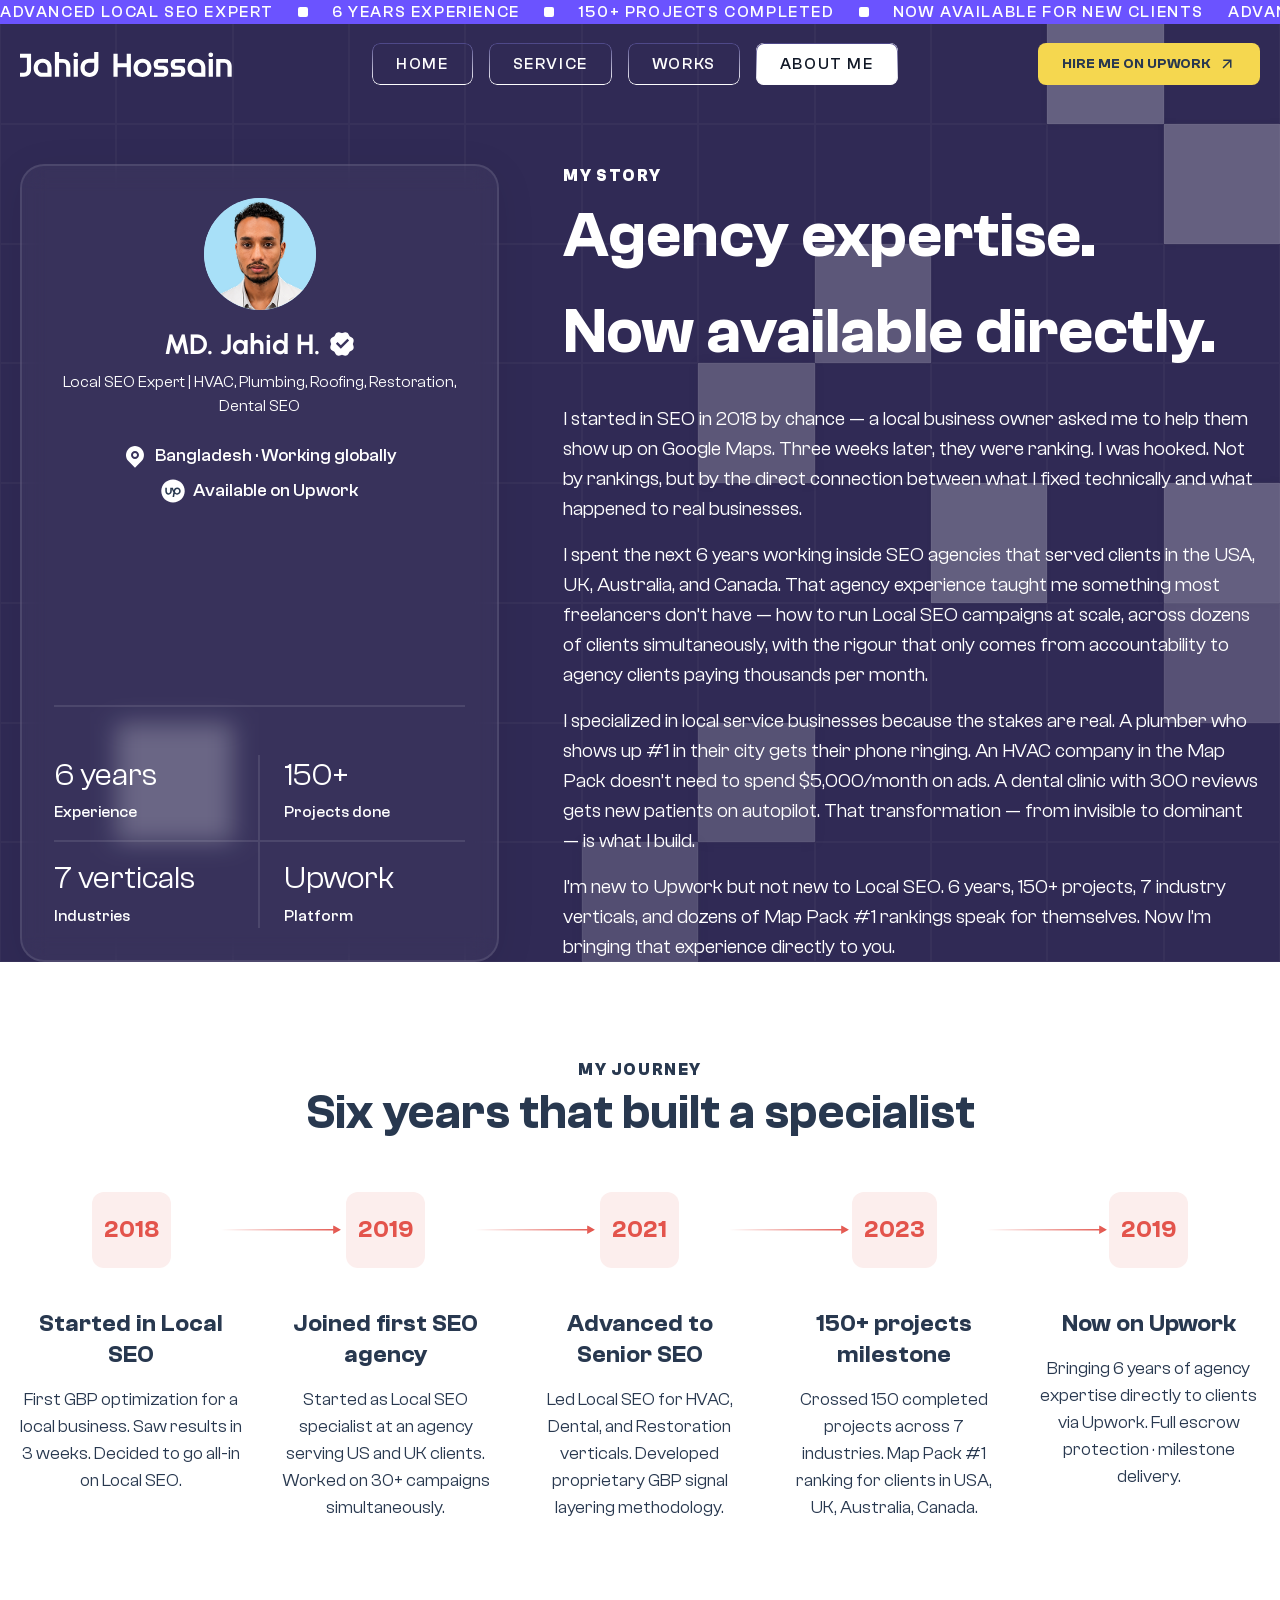
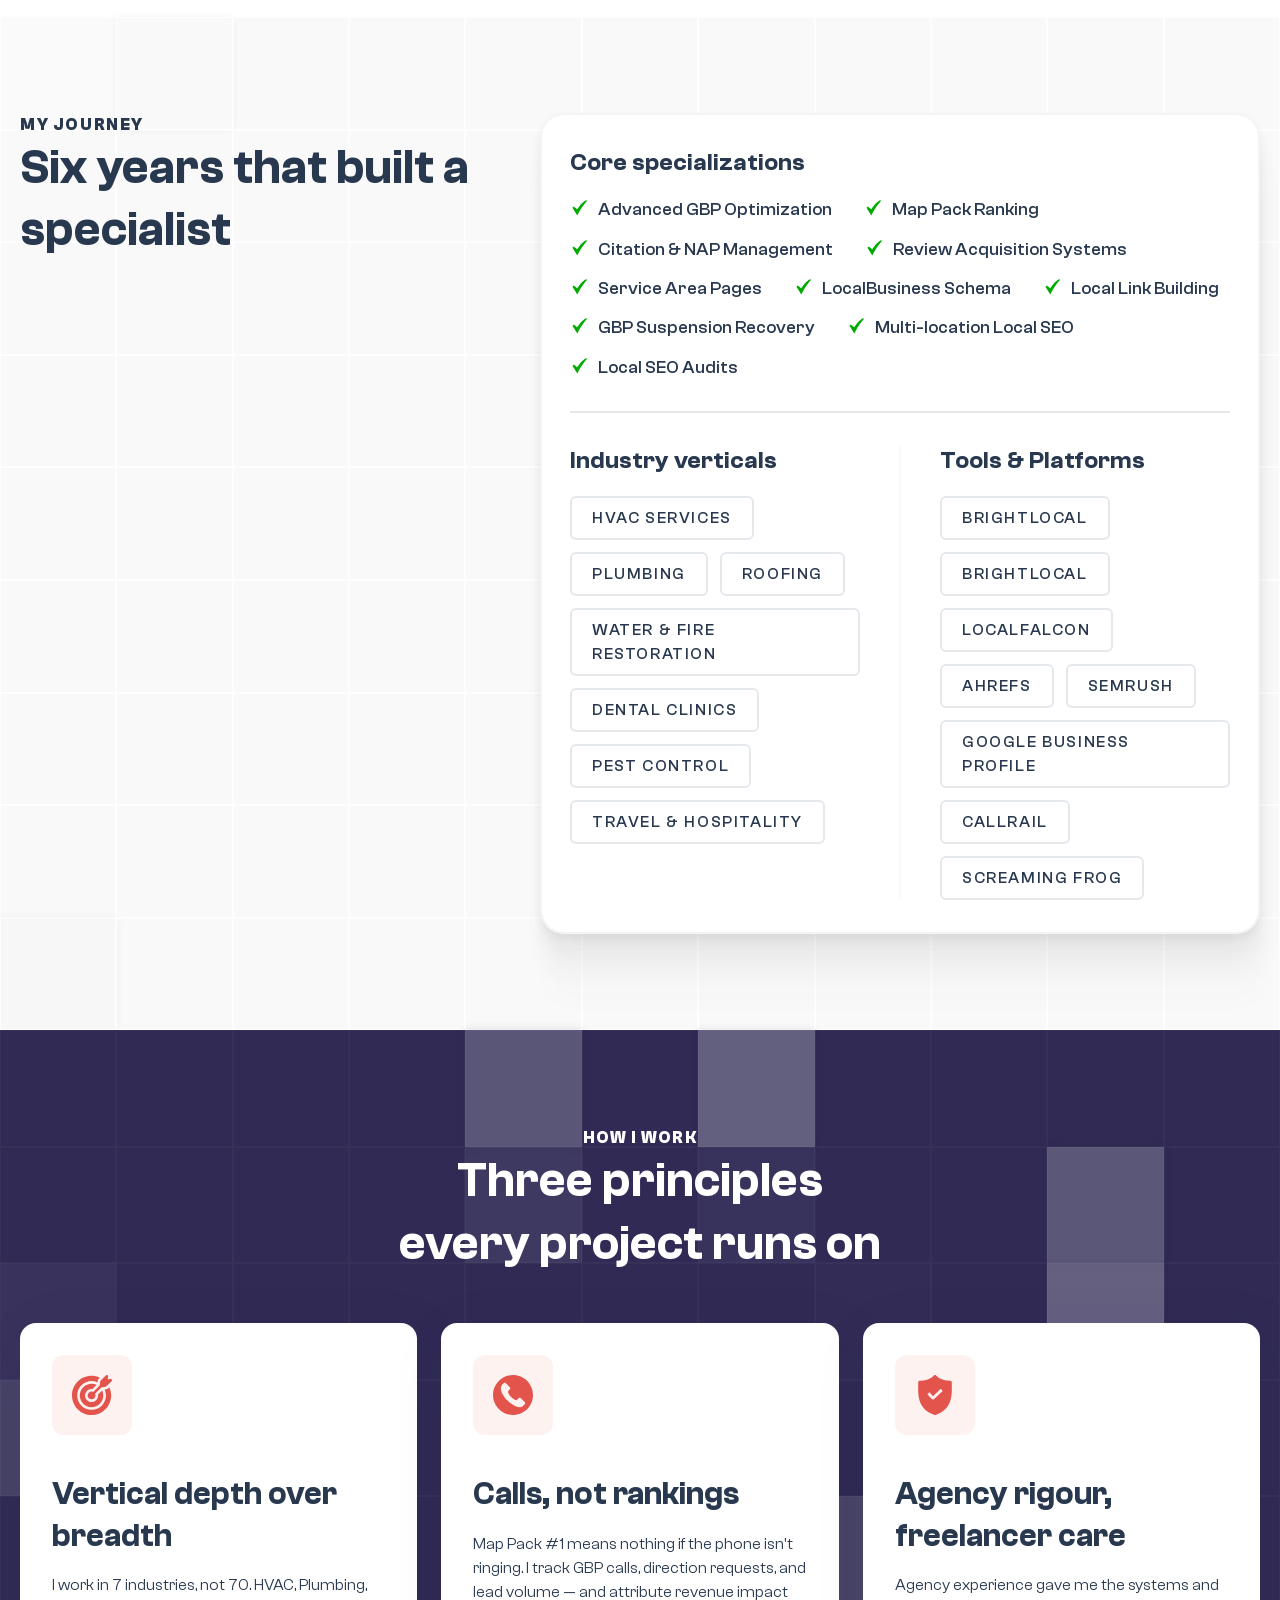
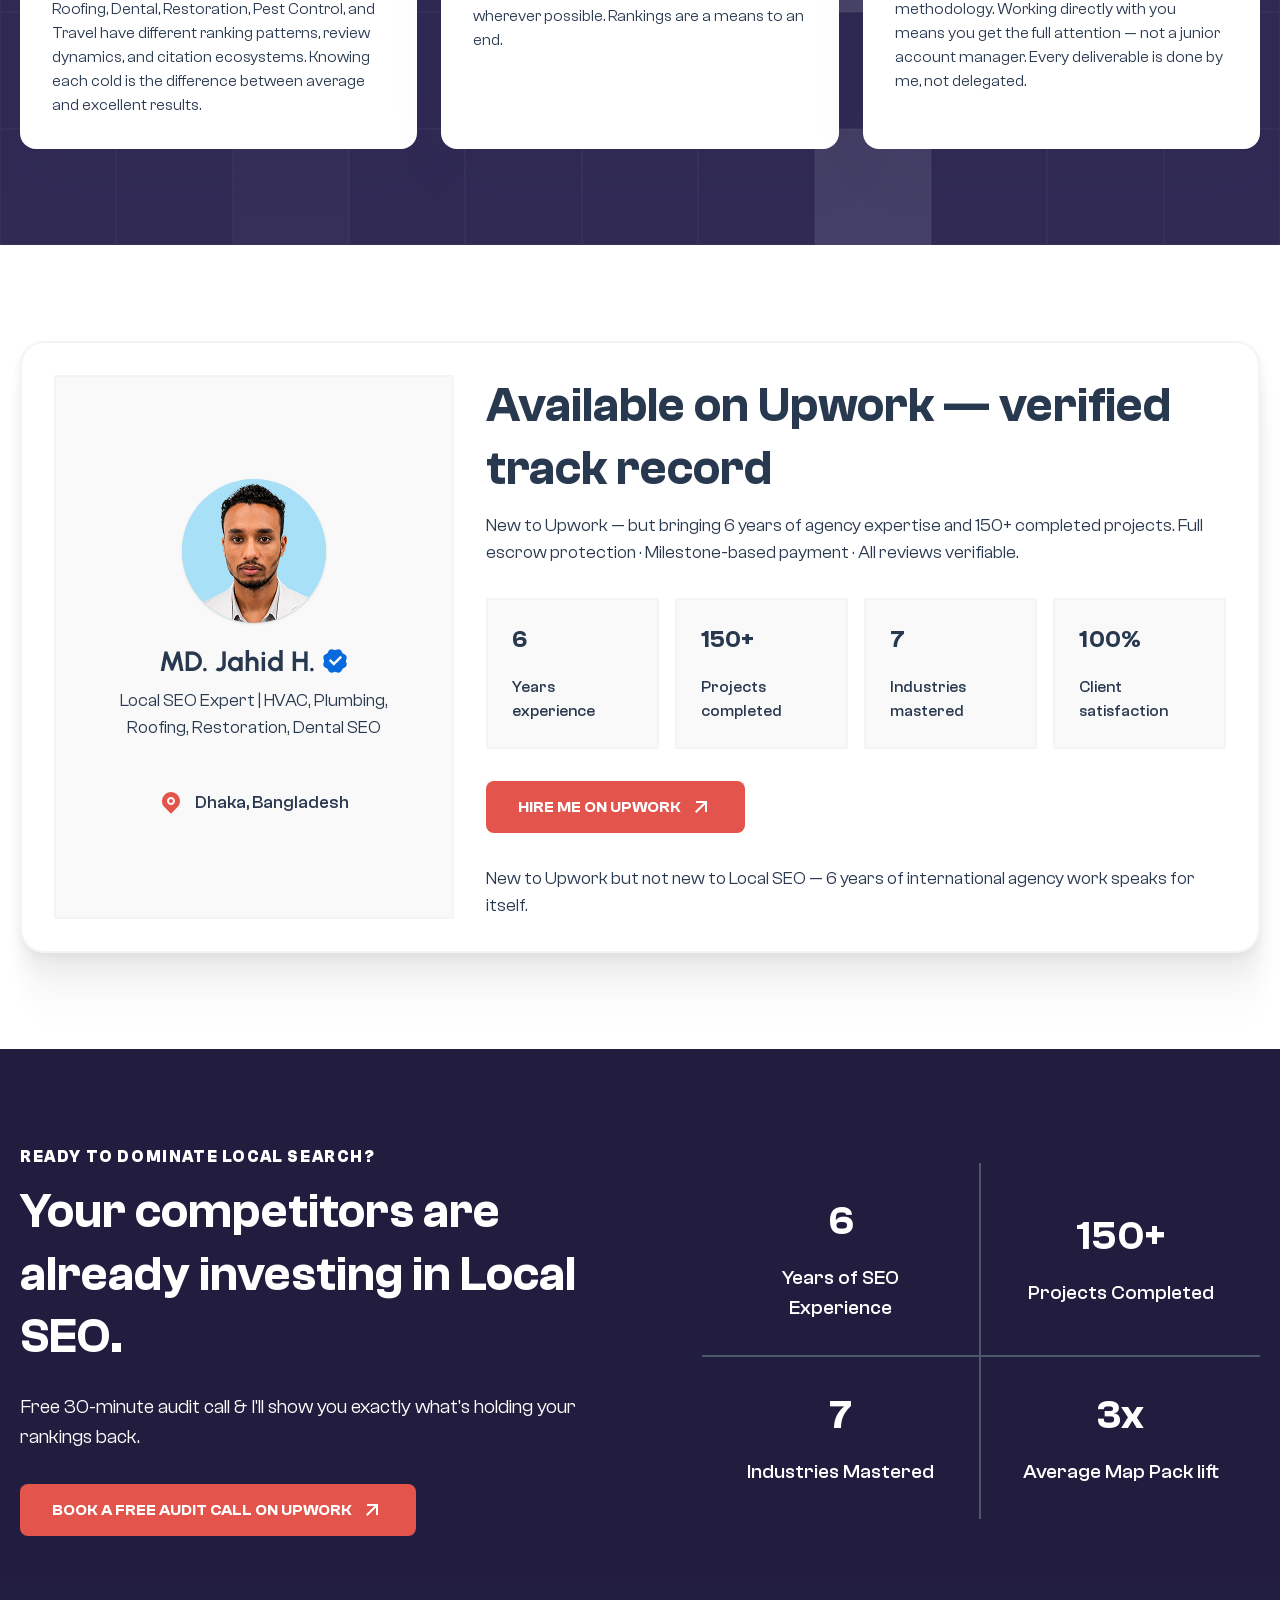
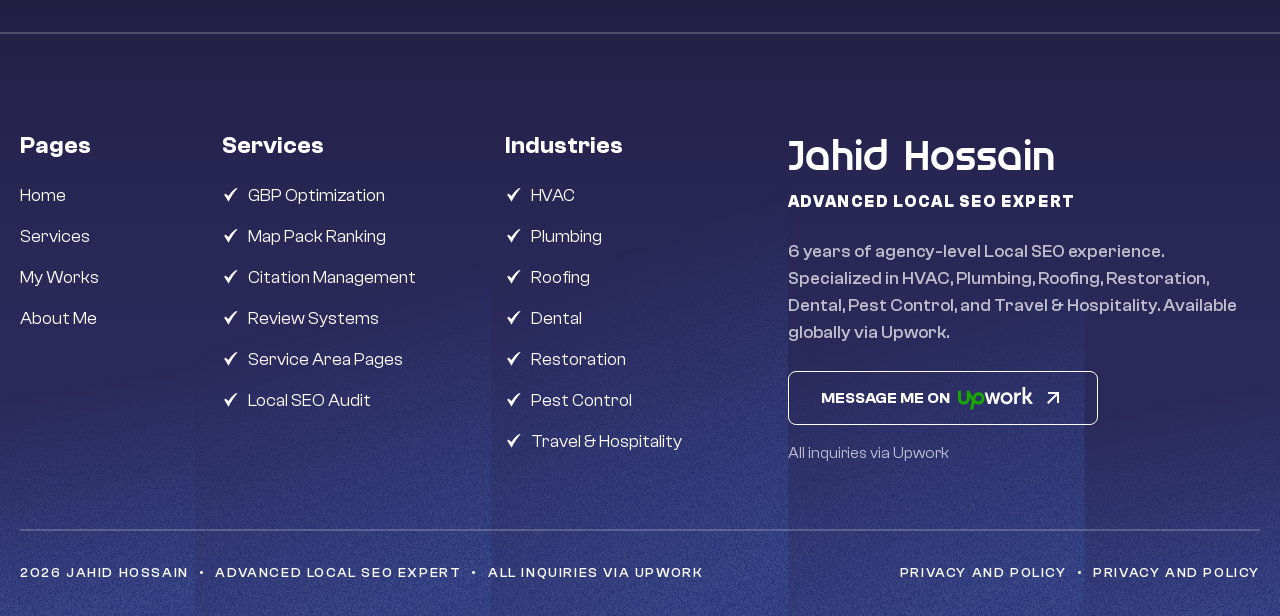
==== about.html @ 4c46b2da "about page" ====
<!DOCTYPE html>
<html lang="en">

<head>
    <meta charset="UTF-8">
    <meta name="viewport" content="width=device-width, initial-scale=1.0">
    <title>Jahid Hossain</title>
    <link rel="stylesheet" href="assets/css/splide.min.css">
    <link rel="stylesheet" href="assets/css/style.css">
</head>

<body>


    <!-- Heading marque -->
    <section class="bg-violet overflow-hidden select-none relative z-1100">
        <div class="marquee">

            <ul
                class="heading-marquee-track flex items-center gap-4 text-white font-clash font-medium text-sm md:text-base leading-[150%] tracking-[1.6px] uppercase">

                <li>ADVANCED LOCAL SEO EXPERT</li>
                <span class="dot-icon"></span>

                <li>6 YEARS EXPERIENCE</li>
                <span class="dot-icon"></span>

                <li>150+ PROJECTS COMPLETED</li>
                <span class="dot-icon"></span>

                <li>NOW AVAILABLE FOR NEW CLIENTS</li>

                <!-- Duplicate set (for seamless loop) -->
                <li>ADVANCED LOCAL SEO EXPERT</li>
                <span class="dot-icon"></span>

                <li>6 YEARS EXPERIENCE</li>
                <span class="dot-icon"></span>

                <li>150+ PROJECTS COMPLETED</li>
                <span class="dot-icon"></span>

                <li>NOW AVAILABLE FOR NEW CLIENTS</li>

            </ul>


        </div>
    </section>

    <header class="header-section">
        <div class="container header">
            <div class="logo">
                <a href="index.html">
                    <img src="assets/images/jahid-hasan.svg" alt="logo">
                </a>
            </div>

            <nav class="nav">
                <a href="index.html">
                    <span class="nav-text">
                        <span>Home</span>
                        <span>Home</span>
                    </span>
                </a>

                <a href="services.html">
                    <span class="nav-text">
                        <span>Service</span>
                        <span>Service</span>
                    </span>
                </a>

                <a href="works.html">
                    <span class="nav-text">
                        <span>Works</span>
                        <span>Works</span>
                    </span>
                </a>

                <a href="about.html" class="active">
                    <span class="nav-text">
                        <span>About Me</span>
                        <span>About Me</span>
                    </span>
                </a>
            </nav>

            <a href="#" target="_blank" rel="noopener noreferrer" class="header-cta-btn cta-btn-hover">

                <span class="cta-btn-flair"></span>

                <span class="cta-btn-label">
                    <span>Hire me on Upwork</span>

                    <svg xmlns="http://www.w3.org/2000/svg" width="18" height="18" viewBox="0 0 18 18" fill="none">
                        <path
                            d="M12.0024 7.06066L5.54747 13.5156L4.48682 12.455L10.9418 6H5.25243V4.5H13.5024V12.75H12.0024V7.06066Z"
                            fill="currentColor" />
                    </svg>
                </span>

            </a>

            <!-- Mobile Hamburger -->
            <div class="hamburger" id="hamburger">
                <span></span>
                <span></span>
                <span></span>
            </div>
        </div>

    </header>

    <!-- Mobile Menu -->
    <div class="mobile-menu" id="mobileMenu">
        <a href="index.html">Home</a>
        <a href="services.html">Service</a>
        <a href="works.html">Works</a>
        <a href="about.html">About Me</a>
        <div>
            <a href="#"
                class="cta-btn-hover bg-yellow  px-6 sm:px-8 py-3.5 rounded-lg flex items-center justify-center gap-2 uppercase w-full sm:w-auto"
                data-block="button">

                <span class="cta-btn-flair"></span>

                <span
                    class="cta-btn-label text-midnight-blue text-sm sm:text-base font-semibold leading-6 flex items-center gap-2 relative z-10">
                    Hire me on Upwork
                    <svg xmlns="http://www.w3.org/2000/svg" width="18" height="18" viewBox="0 0 18 18" fill="none">
                        <path
                            d="M12.0024 7.06066L5.54747 13.5156L4.48682 12.455L10.9418 6H5.25243V4.5H13.5024V12.75H12.0024V7.06066Z"
                            fill="currentColor" />
                    </svg>
                </span>

            </a>
        </div>
    </div>

    <!-- Banner section -->
    <section class="relative min-h-screen justify-center items-center bg-midnight-blue overflow-hidden  -mt-25">

        <!-- Animated Grid -->
        <div class="section-grid-bg" data-active="#37325B" data-border="rgba(255, 255, 255, 0.03)"></div>

        <!-- Content -->
        <div class="container relative z-10 text-white flex flex-col justify-center ">

            <div class="grid grid-cols-1 lg:grid-cols-12 gap-8 md:gap-12 lg:gap-16 items-center pt-30 md:pt-40">

                <div
                    class="lg:col-span-5 bg-[#ffffff0a] backdrop-blur-md border-2 border-white/10 rounded-xl md:rounded-2xl lg:rounded-3xl p-6 md:p-8 flex flex-col justify-between h-full shadow-[0_8px_40px_0_rgba(0,0,0,0.08)]">

                    <div class="flex flex-col items-center text-center pb-8 ">
                        <div class="w-28 h-28 rounded-full  overflow-hidden mb-4 bg-sky-200">
                            <img src="assets/images/jahid-hasan-circle.png" alt="MD. Jahid H."
                                class="w-full h-full object-cover">
                        </div>

                        <div class="flex items-center gap-2 mb-2">
                            <h2
                                class="text-lg sm:text-xl md:text-[28px] font-bold leading-[100%] md:leading-[130%] font-urbanist ">
                                MD. Jahid H.
                            </h2>
                            <div class="w-4 h-4 sm:w-5 sm:h-5 md:w-auto md:h-auto">
                                <img src="assets/images/white-verified-badge.svg" alt="verified"
                                    class="w-full h-full object-contain">
                            </div>
                        </div>

                        <p class="text-white text-base font-normal leading-[150%] mb-6">
                            Local SEO Expert | HVAC, Plumbing, Roofing, Restoration, Dental SEO
                        </p>

                        <div class="flex flex-col gap-2 items-center ">
                            <span class="flex items-center gap-2 text-white">
                                <div class="w-4 h-4 sm:w-5 sm:h-5 md:w-auto md:h-auto">
                                    <img src="assets/images/white-map-pin.svg" alt="location"
                                        class="w-full h-full object-contain">
                                </div>
                                <span
                                    class="text-[14px] sm:text-base md:text-[18px] font-medium leading-[130%] md:leading-[150%]">
                                    Bangladesh · Working globally
                                </span>
                            </span>
                            <span class="flex items-center gap-2 ">
                                <div class="w-4 h-4 sm:w-5 sm:h-5 md:w-auto md:h-auto">
                                    <img src="assets/images/white-upwork.svg" alt="upwork"
                                        class="w-full h-full object-contain">
                                </div>
                                <span
                                    class="text-[14px] sm:text-base md:text-[18px] font-medium leading-[130%] md:leading-[150%]">
                                    Available on Upwork
                                </span>
                            </span>
                        </div>
                    </div>

                    <div class="grid grid-cols-2 pt-12 border-t-2 border-white/10">
                        <div class="border-r-2 border-b-2 border-white/10 pb-4 pr-4">
                            <div class="text-2xl md:text-[32px] font-normal leading-[100%] md:leading-[130%]">6 years
                            </div>
                            <div class="text-base font-medium leading-[130%] md:leading-[150%] mt-1">Experience</div>
                        </div>
                        <div class="border-b-2 border-white/10 pb-4 pl-6">
                            <div class="text-2xl md:text-[32px] font-normal leading-[100%] md:leading-[130%]">150+</div>
                            <div class="text-base font-medium leading-[130%] md:leading-[150%] mt-1">Projects done</div>
                        </div>
                        <div class="border-r-2 border-white/10 pt-4 pr-4">
                            <div class="text-2xl md:text-[32px] font-normal leading-[100%] md:leading-[130%]">7
                                verticals</div>
                            <div class="text-base font-medium leading-[130%] md:leading-[150%] mt-1">Industries</div>
                        </div>
                        <div class="pt-4 pl-6">
                            <div class="text-2xl md:text-[32px] font-normal leading-[100%] md:leading-[130%]">Upwork
                            </div>
                            <div class="text-base font-medium leading-[130%] md:leading-[150%] mt-1">Platform</div>
                        </div>
                    </div>

                </div>

                <div class="lg:col-span-7 space-y-6 text-center md:text-start">
                    <span
                        class="text-[14px] sm:text-base font-semibold md:font-bold leading-[130%] md:leading-[150%] tracking-[1.6px] uppercase ">My
                        Story</span>

                    <h1
                        class="hero-title text-[36px] sm:text-[40px] md:text-[50px] lg:text-[64px]  font-semibold leading-[100%] md:leading-[150%] ">
                        Agency expertise.<br>
                        <span class="">Now available directly.</span>
                    </h1>

                    <div
                        class="space-y-4 text-[14px] sm:text-base md:text-lg lg:text-xl font-normal leading-[130%] md:leading-[150%] pb-10 md:pb-0">
                        <p>
                            I started in SEO in 2018 by chance — a local business owner asked me to help them show up on
                            Google Maps. Three weeks later, they were ranking. I was hooked. Not by rankings, but by the
                            direct connection between what I fixed technically and what happened to real businesses.
                        </p>
                        <p>
                            I spent the next 6 years working inside SEO agencies that served clients in the USA, UK,
                            Australia, and Canada. That agency experience taught me something most freelancers don’t
                            have — how to run Local SEO campaigns at scale, across dozens of clients simultaneously,
                            with the rigour that only comes from accountability to agency clients paying thousands per
                            month.
                        </p>
                        <p>
                            I specialized in local service businesses because the stakes are real. A plumber who shows
                            up #1 in their city gets their phone ringing. An HVAC company in the Map Pack doesn’t need
                            to spend $5,000/month on ads. A dental clinic with 300 reviews gets new patients on
                            autopilot. That transformation — from invisible to dominant — is what I build.
                        </p>
                        <p>
                            I’m new to Upwork but not new to Local SEO. 6 years, 150+ projects, 7 industry verticals,
                            and dozens of Map Pack #1 rankings speak for themselves. Now I’m bringing that experience
                            directly to you.
                        </p>
                    </div>
                </div>

            </div>

        </div>

    </section>
    <!-- My Journey section 01 -->
    <section class="section-padding">
        <div class="container">
            <!-- Section heading -->
            <div class="section-headign text-center max-w-190 mx-auto">
                <!-- Subtitle -->
                <span
                    class="text-black text-base font-bold leading-[130%] md:leading-[150%] tracking-[1.2px] md:tracking-[1.6px] uppercase  mb-3">
                    My journey
                </span>

                <!-- Main Heading -->
                <h2
                    class="text-black text-[28px] sm:text-[36px] md:text-[48px] font-semibold leading-[100%] md:leading-[130%] mb-3 md:mb-6">
                    Six years that built a specialist
                </h2>
            </div>



            <!-- Process Step Block from image_f2aa5f.png & image_f235e2.png -->
            <div class="mt-6 sm:mt-10 md:mt-12">
                <div
                    class="grid grid-cols-1 sm:grid-cols-2 xl:grid-cols-5 gap-y-4 sm:gap-y-8 gap-x-8 justify-items-center">

                    <!-- Step 01 -->
                    <div class="w-full max-w-91 flex flex-col items-center text-center">
                        <div class="relative flex items-center justify-center">
                            <div
                                class="w-full h-full rounded-xl bg-soft-tomato flex items-center justify-center px-3 py-5.5 text-tomato text-lg sm:text-xl md:text-2xl font-semibold leading-[100%] md:leading-[130%]">
                                2018
                            </div>

                            <div
                                class="hidden xl:flex absolute lg:top-1/2 lg:-translate-y-1/2 lg:left-[calc(100%+50px)] w-30 h-auto overflow-hidden pointer-events-none select-none items-center">
                                <img src="assets/images/big-arrow-line.svg" alt="arrow separator"
                                    class="w-full h-auto block" />
                            </div>
                        </div>

                        <h3
                            class="text-black text-xl md:text-2xl font-semibold leading-[100%] md:leading-[130%]  mb-2 sm:mb-4 mt-2 md:mt-10">
                            Started in Local SEO
                        </h3>

                        <p
                            class="text-black text-[14px] sm:text-base md:text-lg font-normal leading-[130%] md:leading-[150%]">
                            First GBP optimization for a local business. Saw results in 3 weeks. Decided to go all-in on
                            Local SEO.
                        </p>
                    </div>

                    <!-- Step 02 -->
                    <div class="w-full max-w-91 flex flex-col items-center text-center">
                        <div class="relative  flex items-center justify-center">
                            <div
                                class="w-full h-full rounded-xl bg-soft-tomato flex items-center justify-center px-3 py-5.5 text-tomato text-lg sm:text-xl md:text-2xl font-semibold leading-[100%] md:leading-[130%]">
                                2019
                            </div>

                            <div
                                class="hidden xl:flex absolute lg:top-1/2 lg:-translate-y-1/2 lg:left-[calc(100%+50px)] w-30 h-auto overflow-hidden pointer-events-none select-none items-center">
                                <img src="assets/images/big-arrow-line.svg" alt="arrow separator"
                                    class="w-full h-auto block" />
                            </div>
                        </div>

                        <h3
                            class="text-black text-xl md:text-2xl font-semibold leading-[100%] md:leading-[130%]  mb-2 sm:mb-4 mt-2 md:mt-10">
                            Joined first SEO agency
                        </h3>

                        <p
                            class="text-black text-[14px] sm:text-base md:text-lg font-normal leading-[130%] md:leading-[150%]">
                            Started as Local SEO specialist at an agency serving US and UK clients. Worked on 30+
                            campaigns simultaneously.
                        </p>
                    </div>

                    <!-- Step 03 -->
                    <div class="w-full max-w-91 flex flex-col items-center text-center">
                        <div class="relative flex items-center justify-center">
                            <div
                                class="w-full h-full rounded-xl bg-soft-tomato flex items-center justify-center px-3 py-5.5 text-tomato text-lg sm:text-xl md:text-2xl font-semibold leading-[100%] md:leading-[130%]">
                                2021
                            </div>

                            <div
                                class="hidden xl:flex absolute lg:top-1/2 lg:-translate-y-1/2 lg:left-[calc(100%+50px)] w-30 h-auto overflow-hidden pointer-events-none select-none items-center">
                                <img src="assets/images/big-arrow-line.svg" alt="arrow separator"
                                    class="w-full h-auto block" />
                            </div>
                        </div>

                        <h3
                            class="text-black text-xl md:text-2xl font-semibold leading-[100%] md:leading-[130%] mb-2 sm:mb-4 mt-2 md:mt-10">
                            Advanced to Senior SEO
                        </h3>

                        <p
                            class="text-black text-[14px] sm:text-base md:text-lg font-normal leading-[130%] md:leading-[150%]">
                            Led Local SEO for HVAC, Dental, and Restoration verticals. Developed proprietary GBP signal
                            layering methodology.
                        </p>
                    </div>
                    <!-- Step 04 -->
                    <div class="w-full max-w-91 flex flex-col items-center text-center">
                        <div class="relative flex items-center justify-center">
                            <div
                                class="w-full h-full rounded-xl bg-soft-tomato flex items-center justify-center px-3 py-5.5 text-tomato text-lg sm:text-xl md:text-2xl font-semibold leading-[100%] md:leading-[130%]">
                                2023
                            </div>

                            <div
                                class="hidden xl:flex absolute lg:top-1/2 lg:-translate-y-1/2 lg:left-[calc(100%+50px)] w-30 h-auto overflow-hidden pointer-events-none select-none items-center">
                                <img src="assets/images/big-arrow-line.svg" alt="arrow separator"
                                    class="w-full h-auto block" />
                            </div>
                        </div>

                        <h3
                            class="text-black text-xl md:text-2xl font-semibold leading-[100%] md:leading-[130%] mb-2 sm:mb-4 mt-2 md:mt-10">
                            150+ projects milestone
                        </h3>

                        <p
                            class="text-black text-[14px] sm:text-base md:text-lg font-normal leading-[130%] md:leading-[150%]">
                            Crossed 150 completed projects across 7 industries. Map Pack #1 ranking for clients in USA,
                            UK, Australia, Canada.
                        </p>
                    </div>


                    <!-- Step 05 -->
                    <div class="w-full max-w-91 flex flex-col items-center text-center">
                        <div class="relative flex items-center justify-center">
                            <div
                                class="w-full h-full rounded-xl bg-soft-tomato flex items-center justify-center px-3 py-5.5 text-tomato text-lg sm:text-xl md:text-2xl font-semibold leading-[100%] md:leading-[130%]">
                                2019
                            </div>
                        </div>

                        <h3
                            class="text-black text-xl md:text-2xl font-semibold leading-[100%] md:leading-[130%] mb-2 sm:mb-4 mt-2 md:mt-10">
                            Now on Upwork
                        </h3>

                        <p
                            class="text-black text-[14px] sm:text-base md:text-lg font-normal leading-[130%] md:leading-[150%]">
                            Bringing 6 years of agency expertise directly to clients via Upwork. Full escrow protection
                            · milestone delivery.
                        </p>
                    </div>

                </div>
            </div>
    </section>

    <!-- My Journey section 02 -->
    <section class="bg-[#F9F9F9] relative section-padding">
        <!-- Animated Grid -->
        <div class="section-grid-bg" data-active="#F4F4F4" data-border="rgba(255, 255, 255, 0.80)"></div>

        <div class="container relative z-100">

            <!-- Header Block -->
            <div class="flex flex-col lg:flex-row lg:justify-between lg:items-start gap-6">

                <!-- LEFT -->
                <div class="max-w-124">
                    <span
                        class="text-black text-base font-bold leading-[130%] md:leading-[150%] tracking-[1.2px] md:tracking-[1.6px] uppercase mb-3">
                        My journey
                    </span>

                    <h2
                        class="text-black text-[28px] sm:text-[36px] md:text-[48px] font-semibold leading-[100%] md:leading-[130%]">
                        Six years that built a specialist
                    </h2>
                </div>

                <!-- RIGHT -->
                <div class="flex-1">
                    <div
                        class="w-full max-w-5xl bg-white border md:border-2 border-[#F4F4F4] rounded-lg sm:rounded-xl md:rounded-2xl lg:rounded-3xl shadow-[8px_110px_31px_0_rgba(0,0,0,0),5px_71px_28px_0_rgba(0,0,0,0.01),3px_40px_24px_0_rgba(0,0,0,0.03),1px_18px_18px_0_rgba(0,0,0,0.04),0_4px_10px_0_rgba(0,0,0,0.05)] px-3 py-4 sm:px-5 sm:py-6 md:px-7 md:py-8">

                        <!-- Top Section -->
                        <div class="mb-8">
                            <h3
                                class="text-black text-xl lg:text-2xl font-semibold leading-[100%] md:leading-[130%] mb-5">
                                Core specializations
                            </h3>

                            <div class="flex flex-wrap gap-x-5 gap-y-3 md:gap-x-8 md:gap-y-4">

                                <div class="flex gap-2">
                                    <img src="assets/images/green-Check.svg" alt="icon" class="w-4 sm:w-5 h-4 sm:h-5">
                                    <span
                                        class="text-black text-[14px] sm:text-base md:text-lg font-medium leading-[100%] md:leading-[130%]">
                                        Advanced GBP Optimization
                                    </span>
                                </div>

                                <div class="flex gap-2">
                                    <img src="assets/images/green-Check.svg" alt="icon" class="w-4 sm:w-5 h-4 sm:h-5">
                                    <span
                                        class="text-black text-[14px] sm:text-base md:text-lg font-medium leading-[100%] md:leading-[130%]">
                                        Map Pack Ranking
                                    </span>
                                </div>

                                <div class="flex gap-2">
                                    <img src="assets/images/green-Check.svg" alt="icon" class="w-4 sm:w-5 h-4 sm:h-5">
                                    <span
                                        class="text-black text-[14px] sm:text-base md:text-lg font-medium leading-[100%] md:leading-[130%]">
                                        Citation & NAP Management
                                    </span>
                                </div>

                                <div class="flex gap-2">
                                    <img src="assets/images/green-Check.svg" alt="icon" class="w-4 sm:w-5 h-4 sm:h-5">
                                    <span
                                        class="text-black text-[14px] sm:text-base md:text-lg font-medium leading-[100%] md:leading-[130%]">
                                        Review Acquisition Systems
                                    </span>
                                </div>

                                <div class="flex gap-2">
                                    <img src="assets/images/green-Check.svg" alt="icon" class="w-4 sm:w-5 h-4 sm:h-5">
                                    <span
                                        class="text-black text-[14px] sm:text-base md:text-lg font-medium leading-[100%] md:leading-[130%]">
                                        Service Area Pages
                                    </span>
                                </div>

                                <div class="flex gap-2">
                                    <img src="assets/images/green-Check.svg" alt="icon" class="w-4 sm:w-5 h-4 sm:h-5">
                                    <span
                                        class="text-black text-[14px] sm:text-base md:text-lg font-medium leading-[100%] md:leading-[130%]">
                                        LocalBusiness Schema
                                    </span>
                                </div>

                                <div class="flex gap-2">
                                    <img src="assets/images/green-Check.svg" alt="icon" class="w-4 sm:w-5 h-4 sm:h-5">
                                    <span
                                        class="text-black text-[14px] sm:text-base md:text-lg font-medium leading-[100%] md:leading-[130%]">
                                        Local Link Building
                                    </span>
                                </div>

                                <div class="flex gap-2">
                                    <img src="assets/images/green-Check.svg" alt="icon" class="w-4 sm:w-5 h-4 sm:h-5">
                                    <span
                                        class="text-black text-[14px] sm:text-base md:text-lg font-medium leading-[100%] md:leading-[130%]">
                                        GBP Suspension Recovery
                                    </span>
                                </div>

                                <div class="flex gap-2">
                                    <img src="assets/images/green-Check.svg" alt="icon" class="w-4 sm:w-5 h-4 sm:h-5">
                                    <span
                                        class="text-black text-[14px] sm:text-base md:text-lg font-medium leading-[100%] md:leading-[130%]">
                                        Multi-location Local SEO
                                    </span>
                                </div>

                                <div class="flex gap-2">
                                    <img src="assets/images/green-Check.svg" alt="icon" class="w-4 sm:w-5 h-4 sm:h-5">
                                    <span
                                        class="text-black text-[14px] sm:text-base md:text-lg font-medium leading-[100%] md:leading-[130%]">
                                        Local SEO Audits
                                    </span>
                                </div>

                            </div>
                        </div>

                        <!-- Divider -->
                        <div class="border-t md:border-t-2 border-black/12 my-3 sm:my-5 md:my-8"></div>

                        <!-- Bottom Grid -->
                        <div class="grid grid-cols-1 md:grid-cols-2 gap-8 relative">

                            <!-- Divider line -->
                            <div
                                class="absolute left-1/2 top-0 bottom-0 w-px bg-slate-100 hidden md:block -translate-x-1/2">
                            </div>

                            <!-- LEFT -->
                            <div class="md:pr-6">
                                <h3
                                    class="text-black text-xl lg:text-2xl font-semibold leading-[100%] md:leading-[130%] mb-5">
                                    Industry verticals
                                </h3>

                                <div class="flex flex-wrap gap-1 md:gap-3">
                                    <span
                                        class="text-black text-[12px] sm:text-[14px] md:text-base font-medium uppercase tracking-[1.2px] md:tracking-[1.6px] border md:border-2 border-[#E5E8ED] bg-white py-2 px-2 md:px-5 rounded-sm md:rounded-md">
                                        HVAC Services
                                    </span>
                                    <span
                                        class="text-black text-[12px] sm:text-[14px] md:text-base font-medium uppercase tracking-[1.2px] md:tracking-[1.6px] border md:border-2 border-[#E5E8ED] bg-white py-2 px-2 md:px-5 rounded-sm md:rounded-md">
                                        Plumbing
                                    </span>
                                    <span
                                        class="text-black text-[12px] sm:text-[14px] md:text-base font-medium uppercase tracking-[1.2px] md:tracking-[1.6px] border md:border-2 border-[#E5E8ED] bg-white py-2 px-2 md:px-5 rounded-sm md:rounded-md">
                                        Roofing
                                    </span>
                                    <span
                                        class="text-black text-[12px] sm:text-[14px] md:text-base font-medium uppercase tracking-[1.2px] md:tracking-[1.6px] border md:border-2 border-[#E5E8ED] bg-white py-2 px-2 md:px-5 rounded-sm md:rounded-md">
                                        Water & Fire Restoration
                                    </span>
                                    <span
                                        class="text-black text-[12px] sm:text-[14px] md:text-base font-medium uppercase tracking-[1.2px] md:tracking-[1.6px] border md:border-2 border-[#E5E8ED] bg-white py-2 px-2 md:px-5 rounded-sm md:rounded-md">
                                        Dental Clinics
                                    </span>
                                    <span
                                        class="text-black text-[12px] sm:text-[14px] md:text-base font-medium uppercase tracking-[1.2px] md:tracking-[1.6px] border md:border-2 border-[#E5E8ED] bg-white py-2 px-2 md:px-5 rounded-sm md:rounded-md">
                                        Pest Control
                                    </span>
                                    <span
                                        class="text-black text-[12px] sm:text-[14px] md:text-base font-medium uppercase tracking-[1.2px] md:tracking-[1.6px] border md:border-2 border-[#E5E8ED] bg-white py-2 px-2 md:px-5 rounded-sm md:rounded-md">
                                        Travel & Hospitality
                                    </span>
                                </div>
                            </div>

                            <!-- RIGHT -->
                            <div class="md:pl-6">
                                <h3
                                    class="text-black text-xl lg:text-2xl font-semibold leading-[100%] md:leading-[130%] mb-5">
                                    Tools & Platforms
                                </h3>

                                <div class="flex flex-wrap gap-1 md:gap-3">
                                    <span
                                        class="text-black text-[12px] sm:text-[14px] md:text-base font-medium uppercase tracking-[1.2px] md:tracking-[1.6px] border md:border-2 border-[#E5E8ED] bg-white py-2 px-2 md:px-5 rounded-sm md:rounded-md">
                                        BrightLocal
                                    </span>
                                    <span
                                        class="text-black text-[12px] sm:text-[14px] md:text-base font-medium uppercase tracking-[1.2px] md:tracking-[1.6px] border md:border-2 border-[#E5E8ED] bg-white py-2 px-2 md:px-5 rounded-sm md:rounded-md">
                                        BrightLocal
                                    </span>
                                    <span
                                        class="text-black text-[12px] sm:text-[14px] md:text-base font-medium uppercase tracking-[1.2px] md:tracking-[1.6px] border md:border-2 border-[#E5E8ED] bg-white py-2 px-2 md:px-5 rounded-sm md:rounded-md">
                                        LocalFalcon
                                    </span>
                                    <span
                                        class="text-black text-[12px] sm:text-[14px] md:text-base font-medium uppercase tracking-[1.2px] md:tracking-[1.6px] border md:border-2 border-[#E5E8ED] bg-white py-2 px-2 md:px-5 rounded-sm md:rounded-md">
                                        Ahrefs
                                    </span>
                                    <span
                                        class="text-black text-[12px] sm:text-[14px] md:text-base font-medium uppercase tracking-[1.2px] md:tracking-[1.6px] border md:border-2 border-[#E5E8ED] bg-white py-2 px-2 md:px-5 rounded-sm md:rounded-md">
                                        SEMrush
                                    </span>
                                    <span
                                        class="text-black text-[12px] sm:text-[14px] md:text-base font-medium uppercase tracking-[1.2px] md:tracking-[1.6px] border md:border-2 border-[#E5E8ED] bg-white py-2 px-2 md:px-5 rounded-sm md:rounded-md">
                                        Google Business Profile
                                    </span>
                                    <span
                                        class="text-black text-[12px] sm:text-[14px] md:text-base font-medium uppercase tracking-[1.2px] md:tracking-[1.6px] border md:border-2 border-[#E5E8ED] bg-white py-2 px-2 md:px-5 rounded-sm md:rounded-md">
                                        CallRail
                                    </span>
                                    <span
                                        class="text-black text-[12px] sm:text-[14px] md:text-base font-medium uppercase tracking-[1.2px] md:tracking-[1.6px] border md:border-2 border-[#E5E8ED] bg-white py-2 px-2 md:px-5 rounded-sm md:rounded-md">
                                        Screaming Frog
                                    </span>
                                </div>
                            </div>

                        </div>

                    </div>
                </div>

            </div>

        </div>
    </section>

    <!-- How i work -->
    <section class="my-services-section bg-midnight-blue relative section-padding">
        <!-- Animated Grid -->
        <div class="section-grid-bg" data-active="#37325B" data-border="rgba(255, 255, 255, 0.03)"></div>


        <!-- Services Container Section -->
        <div class="container">
            <div class="relative z-100">
                <!-- Section heading -->
                <div class="section-headign text-center">
                    <!-- Subtitle -->
                    <span
                        class="text-white text-base font-bold leading-[130%] md:leading-[150%] tracking-[1.2px] md:tracking-[1.6px] uppercase  mb-3">
                        How I work
                    </span>

                    <!-- Main Heading -->
                    <h2
                        class="text-white text-[28px] sm:text-[36px] md:text-[48px] font-semibold leading-[100%] md:leading-[130%] mb-3 md:mb-6 max-w-[496px] mx-auto">
                        Three principles every project runs on
                    </h2>
                </div>


                <!-- 3-Column Service Cards Grid -->
                <div
                    class="grid grid-cols-1 md:grid-cols-2 lg:grid-cols-3 gap-2 sm:gap-4 md:gap-6 mt-5 sm:mt-8 md:mt-12 text-black">

                    <!-- Card 1:  -->
                    <div
                        class="bg-white rounded-xl md:rounded-2xl p-5 sm:p-5 md:p-8 flex flex-col justify-between shadow-[8px_16px_64px_0_rgba(40,56,79,0.08)] text-center md:text-start">
                        <div>
                            <div
                                class="inline-block p-5 rounded-lg md:rounded-xl bg-[#fdf2f0] flex items-center justify-center text-[#de5444] mb-3 md:mb-8">
                                <!-- Icon -->
                                <img src="assets/images/target.svg" alt="Vertical depth over breadth"
                                    class="w-7.5 sm:w-10">
                            </div>

                            <h3
                                class="text-xl sm:text-2xl lg:text-[32px] font-semibold leading-[100%] md:leading-[130%]">
                                Vertical depth over breadth
                            </h3>

                            <p
                                class="text-black text-[14px] md:text-base sm:text-lg font-normal leading-[130%] md:leading-[150%] mt-4">
                                I work in 7 industries, not 70. HVAC, Plumbing, Roofing, Dental, Restoration, Pest
                                Control, and Travel have different ranking patterns, review dynamics, and citation
                                ecosystems. Knowing each cold is the difference between average and excellent results.
                            </p>
                        </div>
                    </div>
                    <!-- Card 2:  -->
                    <div
                        class="bg-white rounded-xl md:rounded-2xl p-5 sm:p-5 md:p-8 flex flex-col justify-between shadow-[8px_16px_64px_0_rgba(40,56,79,0.08)] text-center md:text-start">
                        <div>
                            <div
                                class="inline-block p-5 rounded-lg md:rounded-xl bg-[#fdf2f0] flex items-center justify-center text-[#de5444] mb-3 md:mb-8">
                                <!-- Icon -->
                                <img src="assets/images/phone-call.svg" alt="Calls not rankings" class="w-7.5 sm:w-10">
                            </div>

                            <h3
                                class="text-xl sm:text-2xl lg:text-[32px] font-semibold leading-[100%] md:leading-[130%]">
                                Calls, not rankings
                            </h3>

                            <p
                                class="text-black text-[14px] md:text-base sm:text-lg font-normal leading-[130%] md:leading-[150%] mt-4">
                                Map Pack #1 means nothing if the phone isn't ringing. I track GBP calls, direction
                                requests, and lead volume — and attribute revenue impact wherever possible. Rankings are
                                a means to an end.
                            </p>
                        </div>
                    </div>
                    <!-- Card 3:  -->
                    <div
                        class="bg-white rounded-xl md:rounded-2xl p-5 sm:p-5 md:p-8 flex flex-col justify-between shadow-[8px_16px_64px_0_rgba(40,56,79,0.08)] text-center md:text-start">
                        <div>
                            <div
                                class="inline-block p-5 rounded-lg md:rounded-xl bg-[#fdf2f0] flex items-center justify-center text-[#de5444] mb-3 md:mb-8">
                                <!-- Icon -->
                                <img src="assets/images/shield.svg" alt="Agency rigour, freelancer care"
                                    class="w-7.5 sm:w-10">
                            </div>

                            <h3
                                class="text-xl sm:text-2xl lg:text-[32px] font-semibold leading-[100%] md:leading-[130%]">
                                Agency rigour, freelancer care
                            </h3>

                            <p
                                class="text-black text-[14px] md:text-base sm:text-lg font-normal leading-[130%] md:leading-[150%] mt-4">
                                Agency experience gave me the systems and methodology. Working directly with you means
                                you get the full attention — not a junior account manager. Every deliverable is done by
                                me, not delegated.
                            </p>
                        </div>
                    </div>

                </div>
            </div>
        </div>
    </section>

    <!-- Available on upwork -->
    <section class="section-padding">
        <div class="container">
            <!-- Main Card Container -->
            <div class=" bg-white rounded-xl sm:rounded-2xl md:rounded-3xl border-2 border-[#F4F4F4] p-3 sm:p-5 md:p-8 flex flex-col md:flex-row items-stretch gap-6 md:gap-8"
                style="box-shadow: 8px 110px 31px 0 rgba(0, 0, 0, 0.00), 5px 71px 28px 0 rgba(0, 0, 0, 0.01), 3px 40px 24px 0 rgba(0, 0, 0, 0.03), 1px 18px 18px 0 rgba(0, 0, 0, 0.04), 0 4px 10px 0 rgba(0, 0, 0, 0.05);">

                <!-- Left Profile Side Container (The Outer Subtle Grey/White Block) -->
                <div
                    class="w-full md:max-w-100 bg-[#F9F9F9] border-2 border-[#F4F4F4] rounded-xs p-5 md:p-8 flex flex-col items-center justify-center text-center">

                    <!-- Profile Avatar -->
                    <div
                        class="w-24 h-24 sm:w-28 sm:h-28 md:w-36 md:h-36 rounded-full overflow-hidden relative mb-4 md:mb-5 bg-[#A8E0F8] flex items-center justify-center shadow-sm">
                        <img src="assets/images/jahid-hasan-circle.png" alt="MD. Jahid H. Avatar"
                            class="absolute w-full h-full object-contain" />
                    </div>

                    <!-- Name -->
                    <div class="flex items-center justify-center gap-1.5 mb-2">
                        <h3
                            class="font-urbanist text-black text-lg sm:text-xl md:text-[28px] font-bold leading-[120%] md:leading-[130%]">
                            MD. Jahid H.
                        </h3>

                        <div class="w-4 h-4 sm:w-5 sm:h-5 md:w-auto md:h-auto">
                            <img src="assets/images/verified-badge-fill.svg" alt="verified"
                                class="w-full h-full object-contain">
                        </div>
                    </div>

                    <!-- Role -->
                    <p
                        class="text-black text-[13px] sm:text-sm md:text-lg font-normal leading-[140%] md:leading-[150%] max-w-70 md:max-w-none">
                        Local SEO Expert | HVAC, Plumbing, Roofing, Restoration, Dental SEO
                    </p>

                    <!-- Location -->
                    <div
                        class="flex items-center justify-center gap-2 md:gap-3 text-black text-sm sm:text-base md:text-lg font-medium leading-[130%] md:leading-[150%] mt-6 md:mt-12">

                        <div class="w-4 h-4 md:w-auto md:h-auto flex-shrink-0">
                            <img src="assets/images/map-pin-fill.svg" alt="location-dot"
                                class="w-full h-full object-contain">
                        </div>

                        <span>Dhaka, Bangladesh</span>
                    </div>
                </div>

                <!-- Right Data Content Metrics Columns Block -->
                <div class="flex-1 flex flex-col justify-between">
                    <div>
                        <!-- Block Main Header -->
                        <h2
                            class="text-black text-[28px] sm:text-[36px] md:text-[48px] font-semibold leading-[100%] md:leading-[130%] mb-3">
                            Available on Upwork — verified track record
                        </h2>
                        <!-- Supporting Subtext Description -->
                        <p
                            class="text-black text-base md:text-lg font-normal leading-[130%] md:leading-[150%] mb-4 sm:mb-6 md:mb-8">
                            New to Upwork — but bringing 6 years of agency expertise and 150+ completed projects. Full
                            escrow protection · Milestone-based payment · All reviews verifiable.
                        </p>

                        <!-- Metrics Count Summary Grid Boxes -->
                        <div class="grid grid-cols-2 lg:grid-cols-4 gap-2 md:gap-4 mb-4 sm:mb-6 md:mb-8">

                            <!-- Box 1 -->
                            <div
                                class="bg-[#f9f9f9] p-4 md:p-6 border-2 border-[#F4F4F4] rounded-xs gap-2 sm:gap-3 md:gap-5 flex flex-col justify-between text-center md:text-start min-h-10 md:min-h-28.75">
                                <span
                                    class="text-black text-lg sm:text-xl md:text-2xl font-semibold leading-[100%] md:leading-[130%]">6</span>
                                <span
                                    class="text-black text-[14px] sm:text-base font-medium leading-[130%] md:leading-[150%]">Years
                                    experience</span>
                            </div>

                            <!-- Box 2 -->
                            <div
                                class="bg-[#f9f9f9] p-4 md:p-6 border-2 border-[#F4F4F4] rounded-xs gap-2 sm:gap-3 md:gap-5 flex flex-col justify-between text-center md:text-start min-h-10 md:min-h-28.75">
                                <span
                                    class="text-black text-lg sm:text-xl md:text-2xl font-semibold leading-[100%] md:leading-[130%]">150+</span>
                                <span
                                    class="text-black text-[14px] sm:text-base font-medium leading-[130%] md:leading-[150%]">Projects
                                    completed</span>
                            </div>

                            <!-- Box 3 -->
                            <div
                                class="bg-[#f9f9f9] p-4 md:p-6 border-2 border-[#F4F4F4] rounded-xs gap-2 sm:gap-3 md:gap-5 flex flex-col justify-between text-center md:text-start min-h-10 md:min-h-28.75">
                                <span
                                    class="text-black text-lg sm:text-xl md:text-2xl font-semibold leading-[100%] md:leading-[130%]">7</span>
                                <span
                                    class="text-black text-[14px] sm:text-base font-medium leading-[130%] md:leading-[150%]">Industries
                                    mastered</span>
                            </div>

                            <!-- Box 4 -->
                            <div
                                class="bg-[#f9f9f9] p-4 md:p-6 border-2 border-[#F4F4F4] rounded-xs gap-2 sm:gap-3 md:gap-5 flex flex-col justify-between text-center md:text-start min-h-10 md:min-h-28.75">
                                <span
                                    class="text-black text-lg sm:text-xl md:text-2xl font-semibold leading-[100%] md:leading-[130%]">100%</span>
                                <span
                                    class="text-black text-[14px] sm:text-base font-medium leading-[130%] md:leading-[150%]">Client
                                    satisfaction</span>
                            </div>

                        </div>
                    </div>

                    <!-- Action Footer Segment Link -->
                    <div class="flex flex-col gap-3 sm:gap-5 md:gap-8 items-start text-white">
                        <a href="#"
                            class="cta-btn-hover bg-tomato  px-6 sm:px-8 py-2 sm:py-3.5 rounded-lg flex items-center justify-center gap-2 uppercase w-full sm:w-auto"
                            data-block="button">

                            <span class="cta-btn-flair"></span>

                            <span
                                class="cta-btn-label text-sm sm:text-base font-semibold leading-6 flex items-center gap-2 relative z-10">
                                Hire me on Upwork
                                <img src="assets/images/white-arrow-right.svg" alt="arrow">
                            </span>

                        </a>

                        <p
                            class="text-black text-[14px] sm:text-base md:text-lg font-normal leading-[130%] md:leading-[150%]">
                            New to Upwork but not new to Local SEO — 6 years of international agency work speaks for
                            itself.
                        </p>
                    </div>

                </div>
            </div>
        </div>
    </section>
    <!-- Footer CTA AND footer part -->
    <div class="relative">

        <!-- bg shades -->
        <div>
            <img src="assets/images/footer-backgorund-shape.svg" alt=""
                class="absolute inset-0 w-full h-full object-cover pointer-events-none z-0" />
        </div>
        <!--  CTA Bottom -->
        <section class="relative w-full text-white pt-12 sm:pt-15 md:pt-24 z-10">
            <div class="container ">
                <div class="flex flex-col lg:flex-row items-center justify-between gap-12 lg:gap-8">

                    <!-- Left Column: Copy & CTA -->
                    <div class="w-full lg:w-[50%] flex flex-col items-start">
                        <!-- Tagline Subheading -->
                        <span
                            class="text-white text-base font-bold leading-[130%] md:leading-[150%] tracking-[1.2px] md:tracking-[1.6px] uppercase  mb-3">
                            Ready to dominate local search?
                        </span>

                        <!-- Main Headline -->
                        <h2
                            class="text-white text-[28px] sm:text-[36px] md:text-[48px] font-semibold leading-[100%] md:leading-[130%] mb-3 md:mb-6">
                            Your competitors are already investing in Local SEO.
                        </h2>

                        <!-- Short Paragraph -->
                        <p
                            class="text-base sm:text-lg md:text-xl font-normal leading-[130%] md:leading-[150%] mb-4 sm:mb-6 md:mb-8">
                            Free 30-minute audit call & I'll show you exactly what's holding your rankings back.
                        </p>

                        <!-- CTA Button -->
                        <a href="#"
                            class="cta-btn-hover bg-tomato  px-6 sm:px-8 py-2 sm:py-3.5 rounded-lg flex items-center justify-center gap-2 uppercase w-full sm:w-auto"
                            data-block="button">

                            <span class="cta-btn-flair"></span>

                            <span
                                class="cta-btn-label text-sm sm:text-base font-semibold leading-6 flex items-center gap-2 relative z-10">
                                Book a Free Audit Call on Upwork
                                <img src="assets/images/white-arrow-right.svg" alt="arrow">
                            </span>

                        </a>
                    </div>

                    <!-- Right Column: Interactive 2x2 Grid Stats with Borders -->
                    <div class="w-full lg:w-[45%] grid grid-cols-2 relative">



                        <!-- Stat 1: Top Left -->
                        <div
                            class="flex flex-col items-center justify-center text-center p-2 sm:p-4 md:p-8 border-r md:border-r-2 border-b md:border-b-2 border-[#4A586B]">
                            <span
                                class=" text-3xl md:text-[40px] lg:text-[48] font-semibold leading-[100%] md:leading-[130%] mb-2 md:mb-4">6</span>
                            <span
                                class="text-[14px] sm:text-base md:text-lg lg:text-xl font-medium leading-[130%] md:leading-[150%]">Years
                                of SEO
                                Experience</span>
                        </div>

                        <!-- Stat 2: Top Right -->
                        <div
                            class="flex flex-col items-center justify-center text-center p-2 sm:p-4 md:p-8 border-b md:border-b-2 border-[#4A586B]">
                            <span
                                class="text-3xl md:text-[40px] lg:text-[48] font-semibold leading-[100%] md:leading-[130%] mb-2 md:mb-4">150+</span>
                            <span
                                class="text-[14px] sm:text-base md:text-lg lg:text-xl font-medium leading-[130%] md:leading-[150%]">Projects
                                Completed</span>
                        </div>

                        <!-- Stat 3: Bottom Left -->
                        <div
                            class="flex flex-col items-center justify-center text-center p-2 sm:p-4 md:p-8 border-r md:border-r-2 border-r-[#4A586B]">
                            <span
                                class="text-3xl md:text-[40px] lg:text-[48] font-semibold leading-[100%] md:leading-[130%] mb-2 md:mb-4">7</span>
                            <span
                                class="text-[14px] sm:text-base md:text-lg lg:text-xl font-medium leading-[130%] md:leading-[150%]">Industries
                                Mastered</span>
                        </div>

                        <!-- Stat 4: Bottom Right -->
                        <div class="flex flex-col items-center justify-center text-center p-2 sm:p-4 md:p-8">
                            <span
                                class="text-3xl md:text-[40px] lg:text-[48] font-semibold leading-[100%] md:leading-[130%] mb-2 md:mb-4">3x</span>
                            <span
                                class="text-[14px] sm:text-base md:text-lg lg:text-xl font-medium leading-[130%] md:leading-[150%]">Average
                                Map Pack
                                lift</span>
                        </div>

                    </div>
                </div>
            </div>
            <div class="max-w-383.75 mx-auto border-b md:border-b-2 border-white/20 pt-12 sm:pt-15 md:pt-24"></div>
        </section>

        <!-- Footer section -->
        <footer class="site-footer pt-12 sm:pt-15 md:pt-24">

            <div class="container">

                <!-- Main Content Grid -->
                <div class="footer-main">

                    <!-- Column 1: Pages -->
                    <div class="footer-col">
                        <h3>Pages</h3>
                        <ul>
                            <li class="checkmark-item">
                                <a href="#">Home</a>
                            </li>
                            <li class="checkmark-item">
                                <a href="#">Services</a>
                            </li>
                            <li class="checkmark-item">
                                <a href="#">My Works</a>
                            </li>
                            <li class="checkmark-item">
                                <a href="#">About Me</a>
                            </li>
                        </ul>
                    </div>

                    <!-- Column 2: Services -->
                    <div class="footer-col">
                        <h3>Services</h3>
                        <ul class="checkmark-list">
                            <li class="checkmark-item">
                                <a href="#">
                                    <img src="assets/images/footer-Check.svg" alt="" class="check-icon">
                                    <span>GBP Optimization</span>
                                </a>
                            </li>

                            <li class="checkmark-item">
                                <a href="#">
                                    <img src="assets/images/footer-Check.svg" alt="" class="check-icon">
                                    <span>Map Pack Ranking</span>
                                </a>
                            </li>

                            <li class="checkmark-item">
                                <a href="#">
                                    <img src="assets/images/footer-Check.svg" alt="" class="check-icon">
                                    <span>Citation Management</span>
                                </a>
                            </li>

                            <li class="checkmark-item">
                                <a href="#">
                                    <img src="assets/images/footer-Check.svg" alt="" class="check-icon">
                                    <span>Review Systems</span>
                                </a>
                            </li>

                            <li class="checkmark-item">
                                <a href="#">
                                    <img src="assets/images/footer-Check.svg" alt="" class="check-icon">
                                    <span>Service Area Pages</span>
                                </a>
                            </li>

                            <li class="checkmark-item">
                                <a href="#">
                                    <img src="assets/images/footer-Check.svg" alt="" class="check-icon">
                                    <span>Local SEO Audit</span>
                                </a>
                            </li>
                        </ul>
                    </div>

                    <!-- Column 3: Industries -->
                    <div class="footer-col">
                        <h3>Industries</h3>
                        <ul class="checkmark-list">
                            <li class="checkmark-item">
                                <a href="#">
                                    <img src="assets/images/footer-Check.svg" alt="" class="check-icon">
                                    <span>HVAC</span>
                                </a>
                            </li>
                            <li class="checkmark-item">
                                <a href="#">
                                    <img src="assets/images/footer-Check.svg" alt="" class="check-icon">
                                    <span>Plumbing</span>
                                </a>
                            </li>
                            <li class="checkmark-item">
                                <a href="#">
                                    <img src="assets/images/footer-Check.svg" alt="" class="check-icon">
                                    <span>Roofing</span>
                                </a>
                            </li>
                            <li class="checkmark-item">
                                <a href="#">
                                    <img src="assets/images/footer-Check.svg" alt="" class="check-icon">
                                    <span>Dental</span>
                                </a>
                            </li>
                            <li class="checkmark-item">
                                <a href="#"><img src="assets/images/footer-Check.svg" alt="" class="check-icon">
                                    <span>Restoration</span>
                                </a>
                            </li>
                            <li class="checkmark-item">
                                <a href="#">
                                    <img src="assets/images/footer-Check.svg" alt="" class="check-icon">
                                    <span>Pest Control</span>
                                </a>
                            </li>
                            <li class="checkmark-item">
                                <a href="#">
                                    <img src="assets/images/footer-Check.svg" alt="" class="check-icon">
                                    <span>Travel & Hospitality</span>
                                </a>
                            </li>
                        </ul>
                    </div>

                    <!-- Column 4: Profile / Brand Info -->
                    <div class="footer-profile-col">
                        <h2>Jahid Hossain</h2>
                        <p class="subtitle font-clash">ADVANCED LOCAL SEO EXPERT</p>
                        <p class="description">
                            6 years of agency-level Local SEO experience. Specialized in HVAC, Plumbing, Roofing,
                            Restoration, Dental, Pest Control, and Travel & Hospitality. Available globally via Upwork.
                        </p>

                        <div class="max-w-77.5">
                            <a href="#"
                                class="hero-btn cta-btn-hover bg-transparent border border-white px-6 sm:px-8 py-2 sm:py-3.5 rounded-lg flex items-center justify-center gap-2 uppercase w-full sm:w-auto">

                                <span class="cta-btn-flair"></span>

                                <span
                                    class="cta-btn-label text-sm sm:text-base font-semibold leading-6 flex items-center ">
                                    Message Me on
                                    <img src="assets/images/upwork-btn.svg" alt="upwork">
                                    <img src="assets/images/white-arrow-right.svg" alt="arrow">
                                </span>

                            </a>
                        </div>
                        <span class="subtext">All inquiries via Upwork</span>
                    </div>

                </div>

                <!-- Bottom Copyright / Links Bar -->
                <div class="footer-bottom">
                    <div class="footer-bottom-left">
                        <span>2026 JAHID HOSSAIN</span>
                        <span class="bullet">•</span>
                        <span>ADVANCED LOCAL SEO EXPERT</span>
                        <span class="bullet">•</span>
                        <span>ALL INQUIRIES VIA UPWORK</span>
                    </div>
                    <div class="footer-bottom-right">
                        <a href="#">PRIVACY AND POLICY</a>
                        <span class="bullet">•</span>
                        <a href="#">PRIVACY AND POLICY</a>
                    </div>
                </div>
            </div>
        </footer>
    </div>



    <script src="assets/js/gsap.min.js"></script>
    <script src="assets/js/ScrollTrigger.min.js"></script>
    <script src="assets/js/SplitText.min.js"></script>
    <script src="assets/js/splide.min.js"></script>
    <script src="assets/js/splide-extension-auto-scroll.min.js">
    </script>
    <script src="assets/js/lenis.min.js"></script>
    <script src="assets/js/script.js"></script>
</body>

</html>
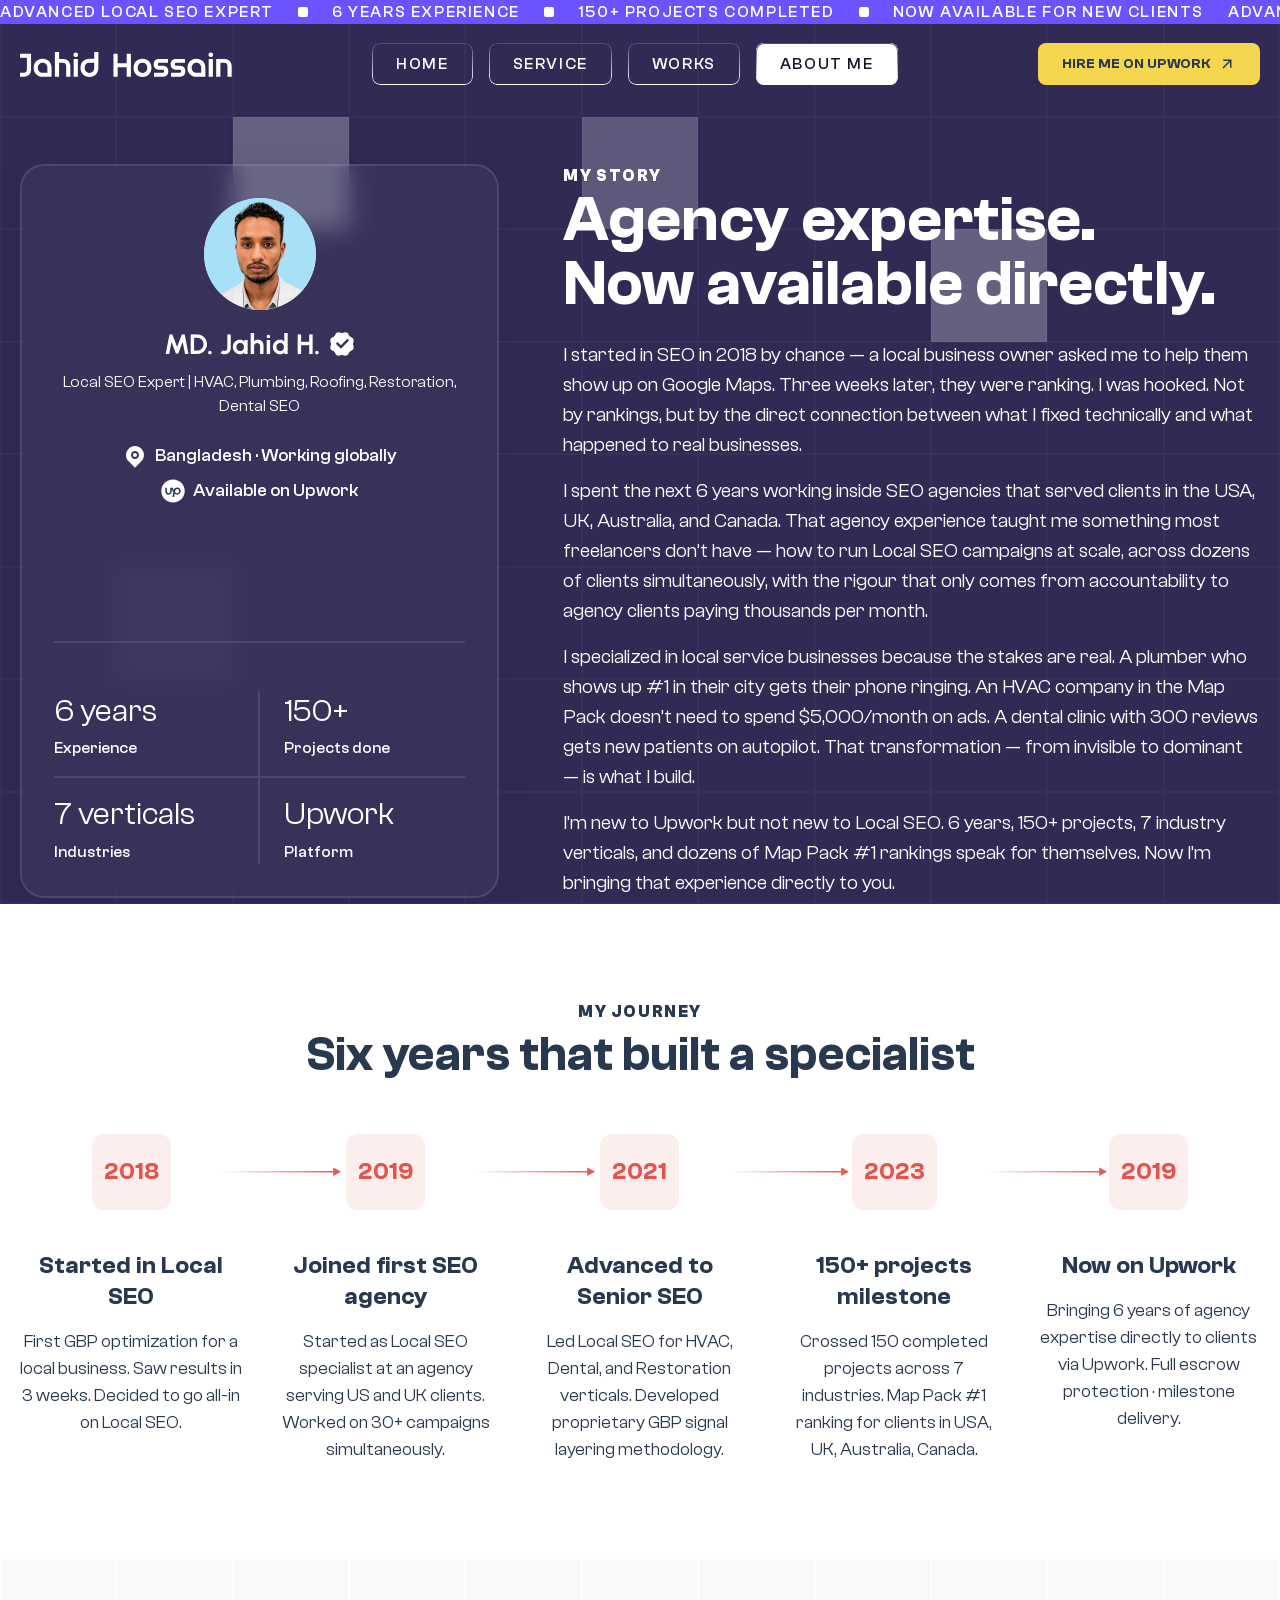
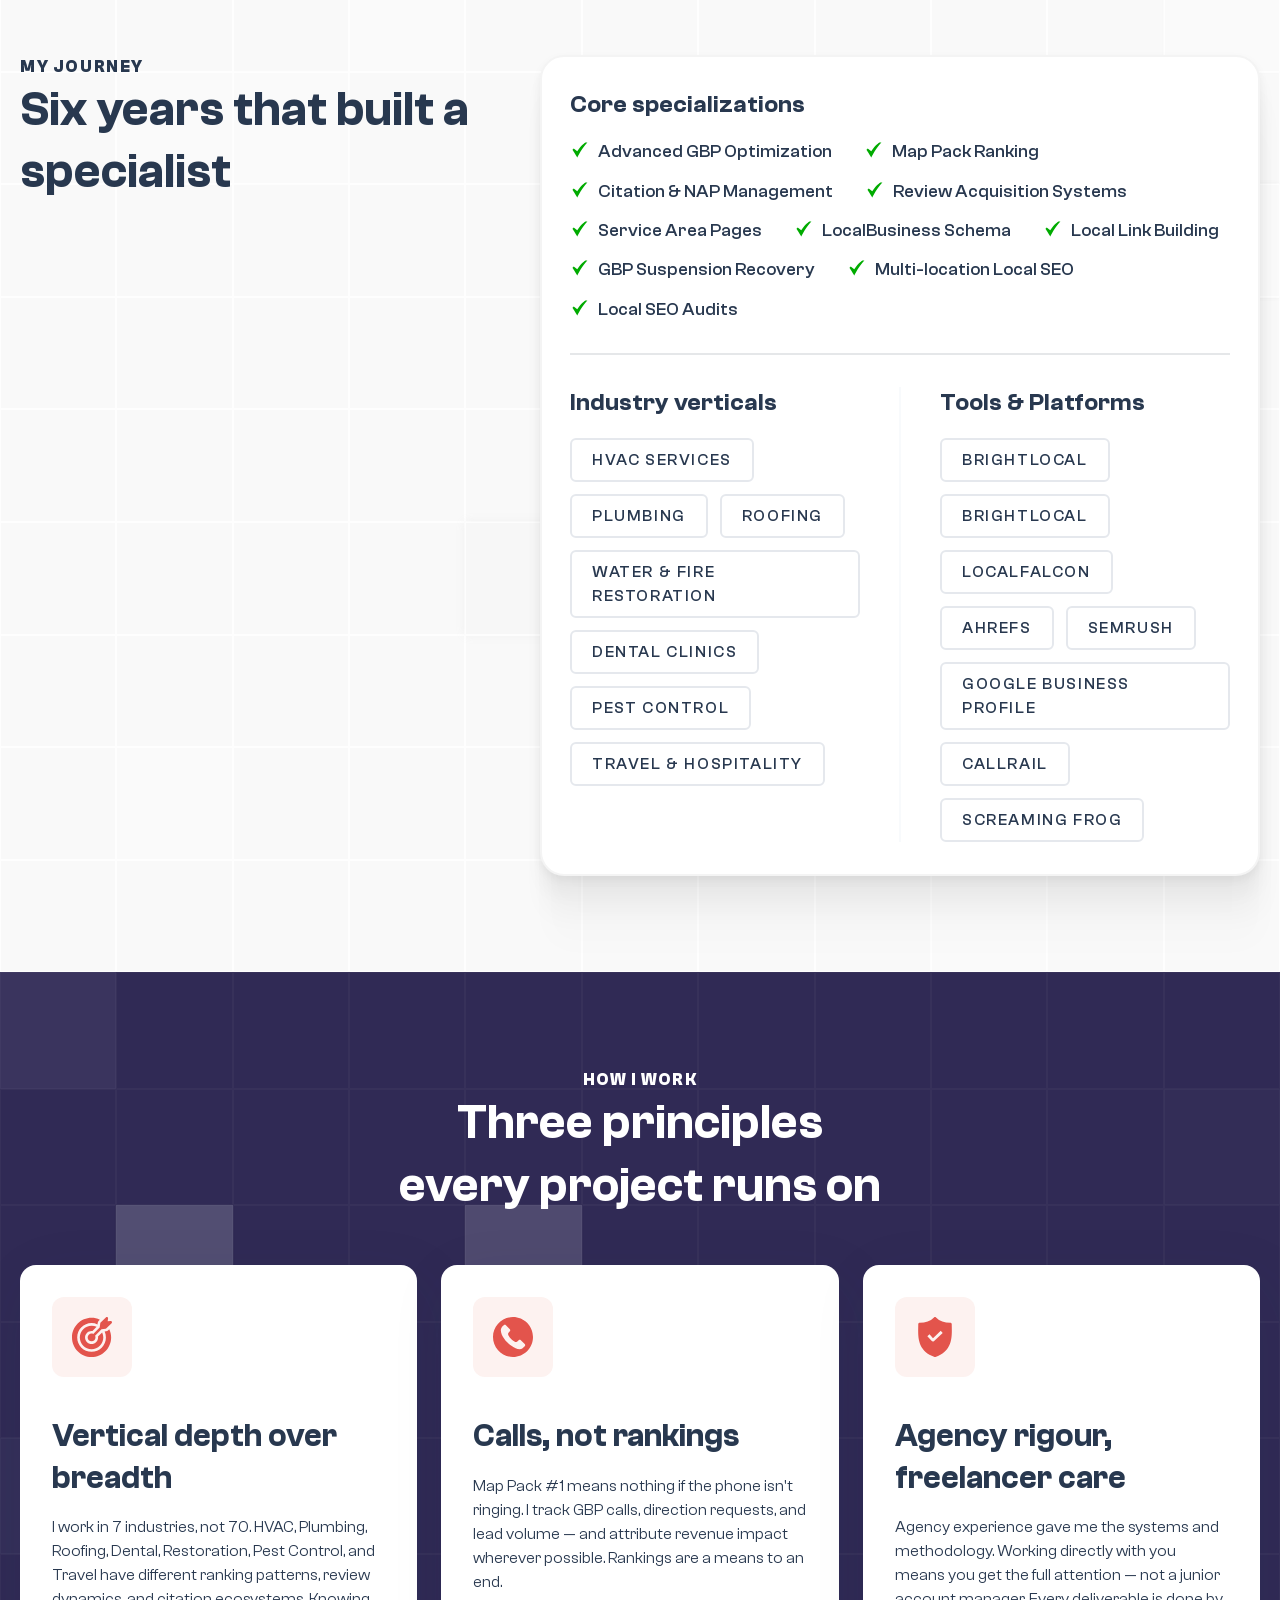
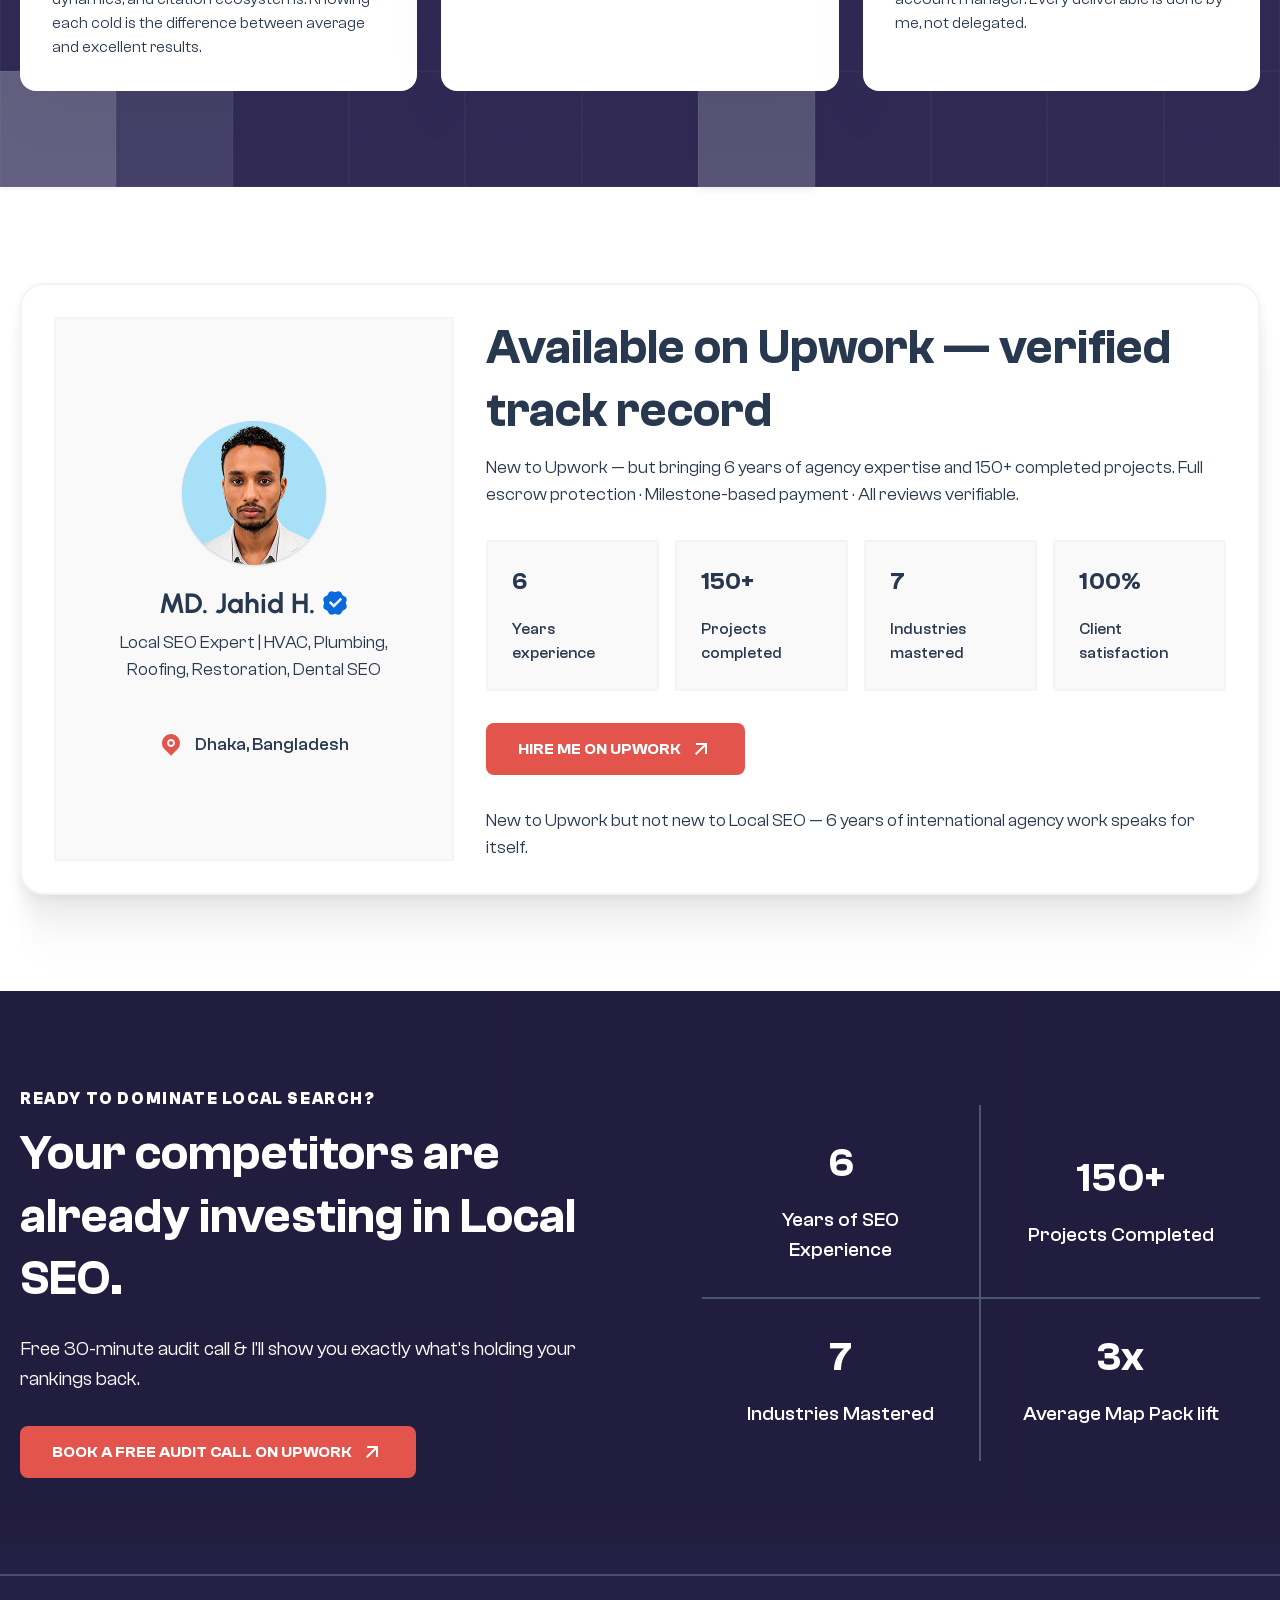
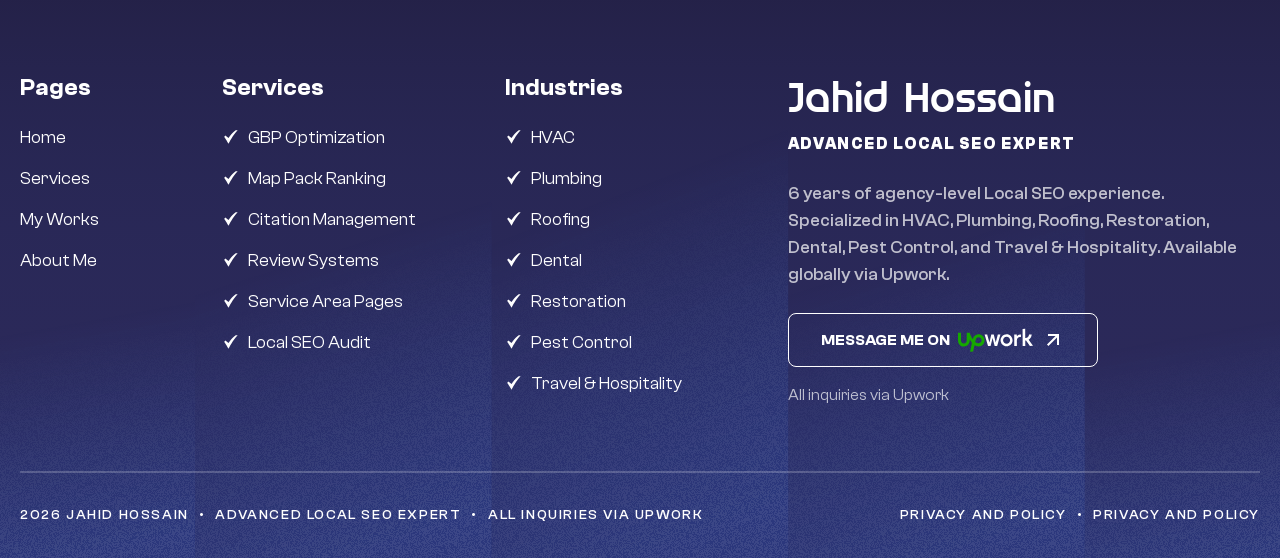
==== commit a7689e1a: "about page" ====
--- a/about.html
+++ b/about.html
@@ -228,7 +228,7 @@
                         Story</span>
 
                     <h1
-                        class="hero-title text-[36px] sm:text-[40px] md:text-[50px] lg:text-[64px]  font-semibold leading-[100%] md:leading-[150%] ">
+                        class="hero-title text-[36px] sm:text-[40px] md:text-[50px] lg:text-[64px]  font-semibold leading-[100%] ">
                         Agency expertise.<br>
                         <span class="">Now available directly.</span>
                     </h1>
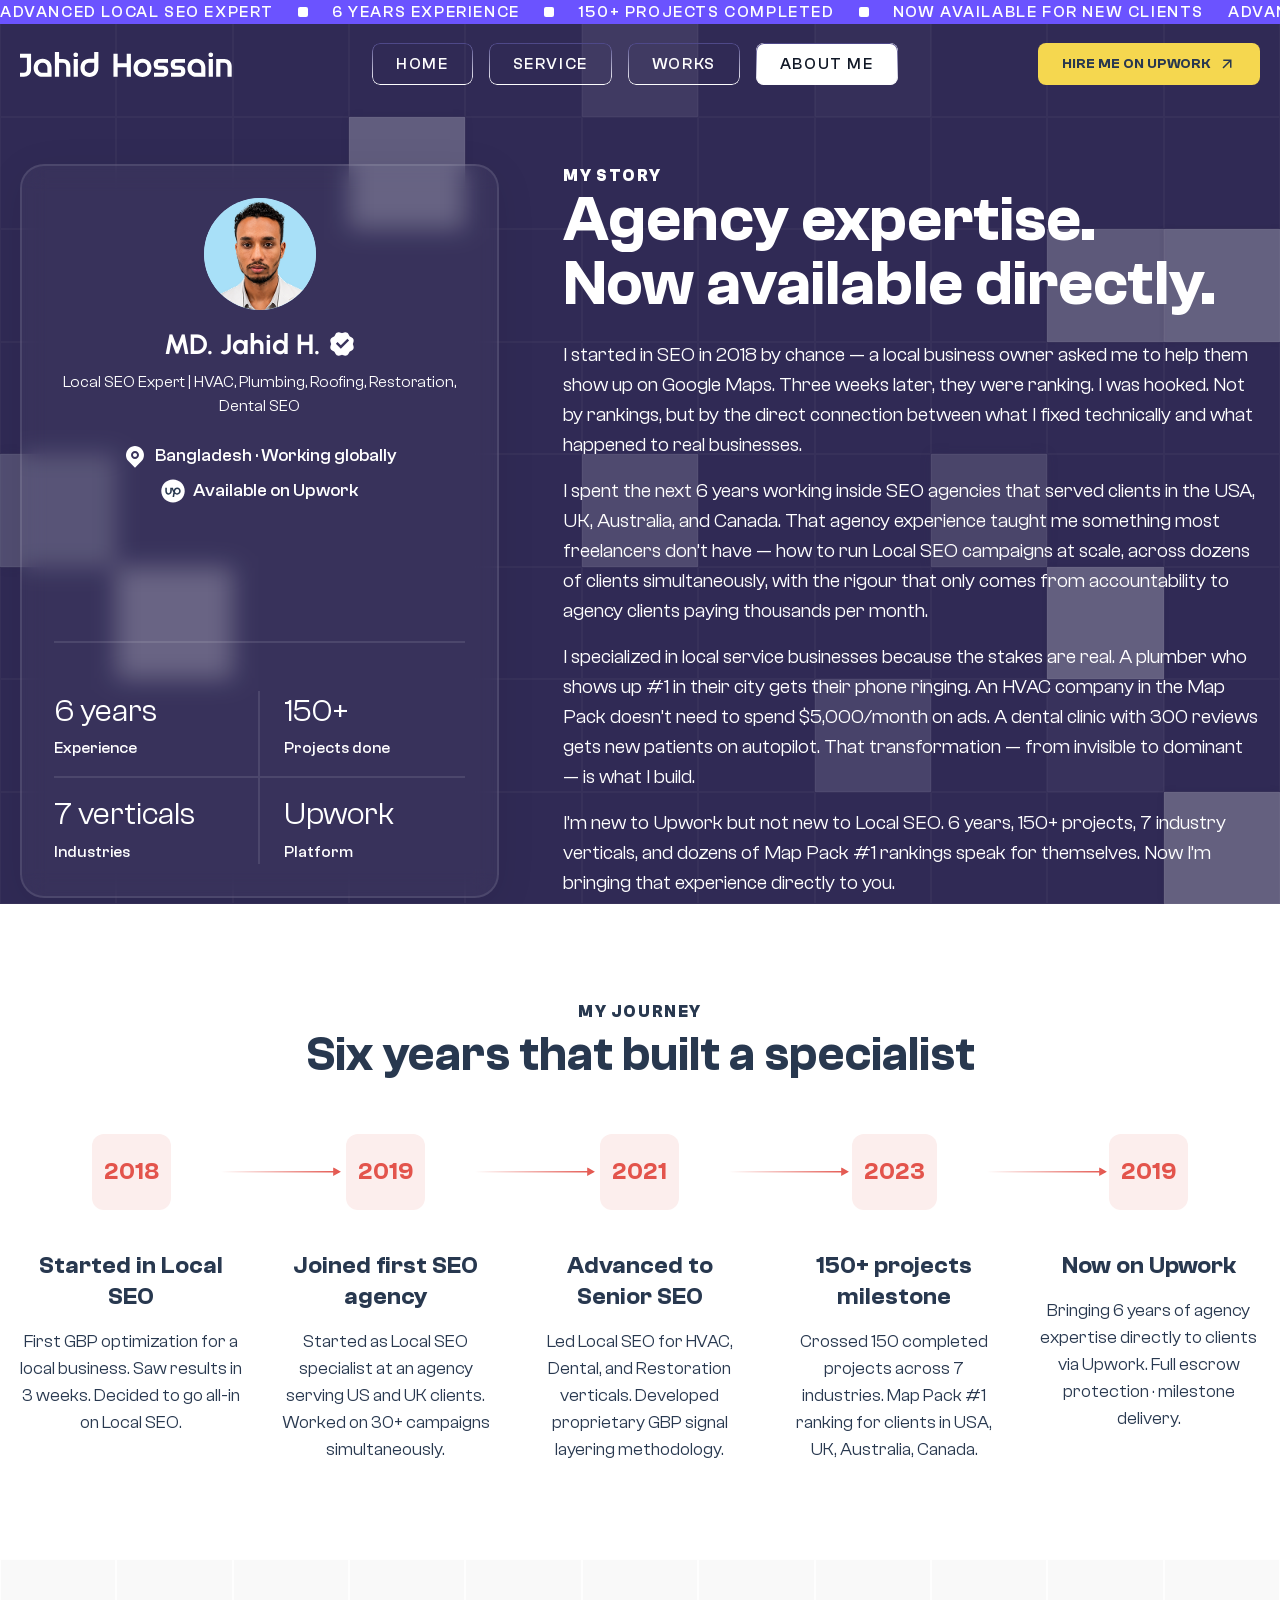
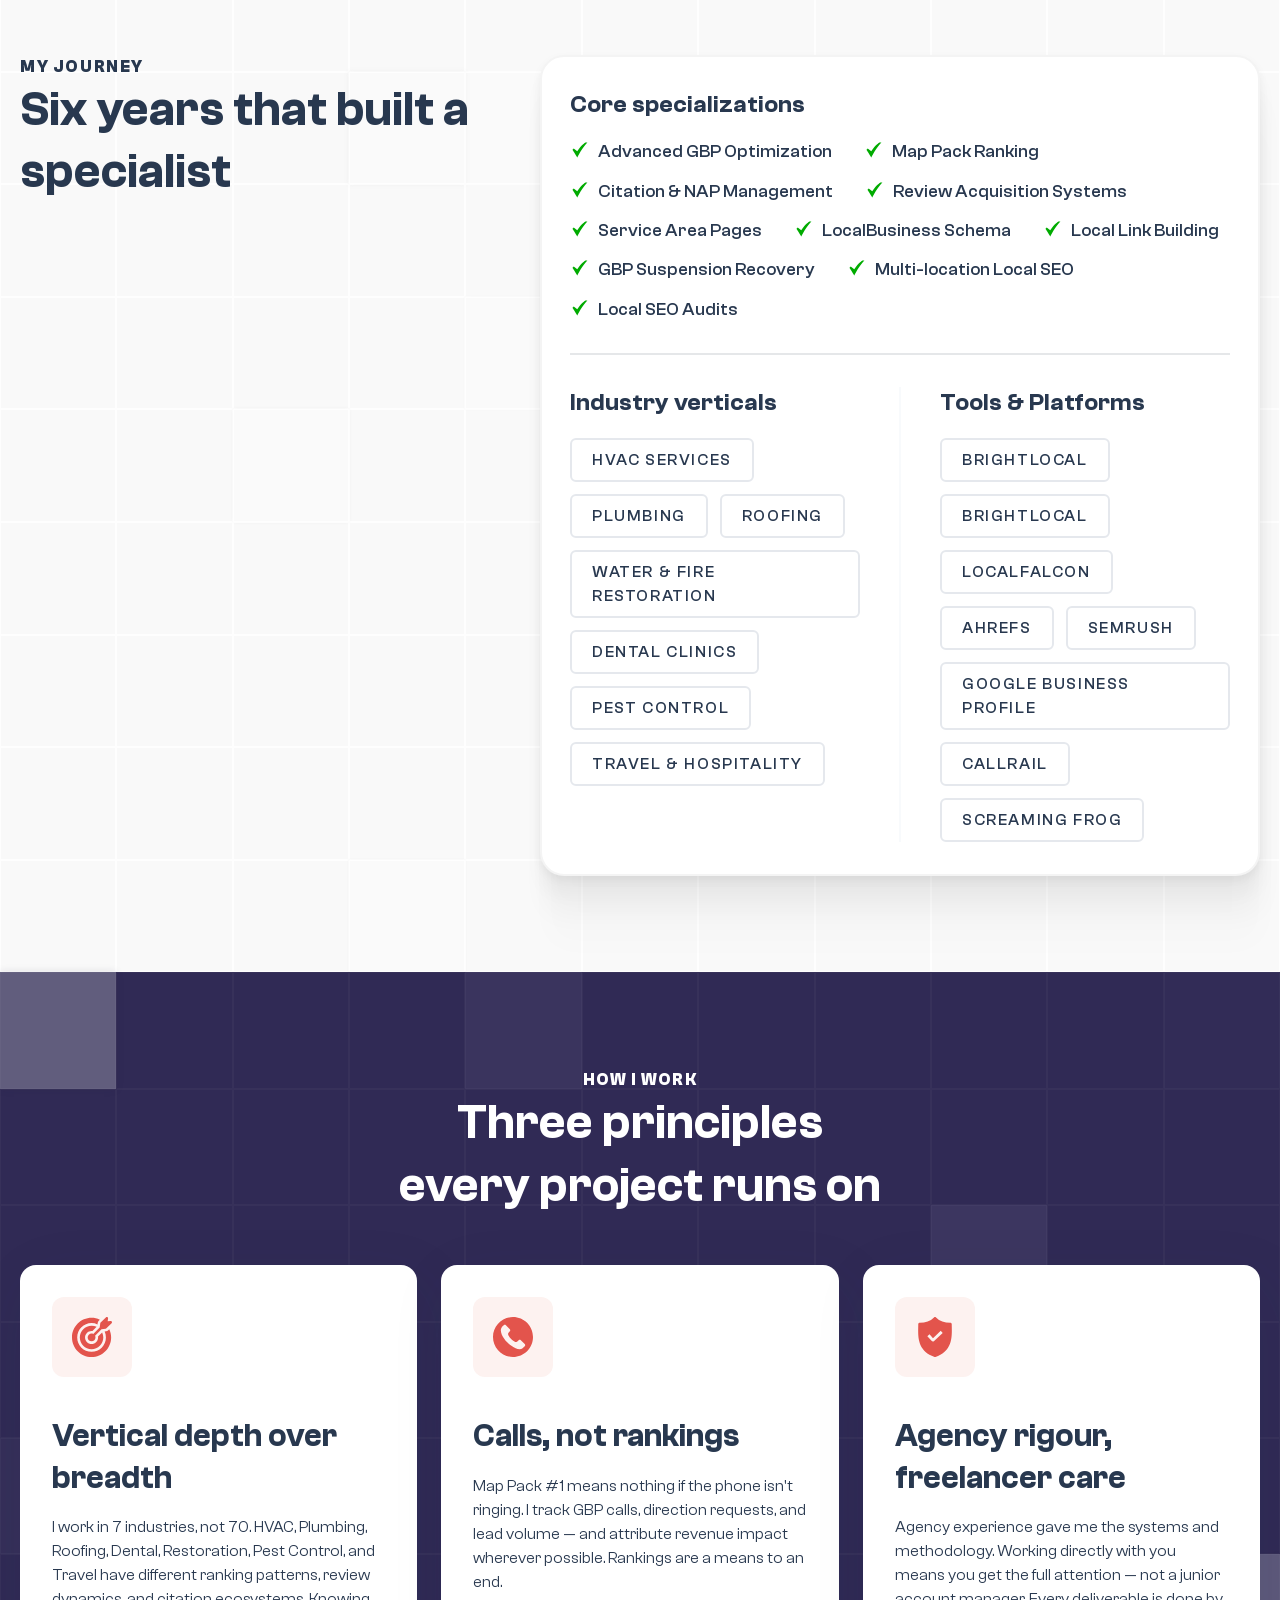
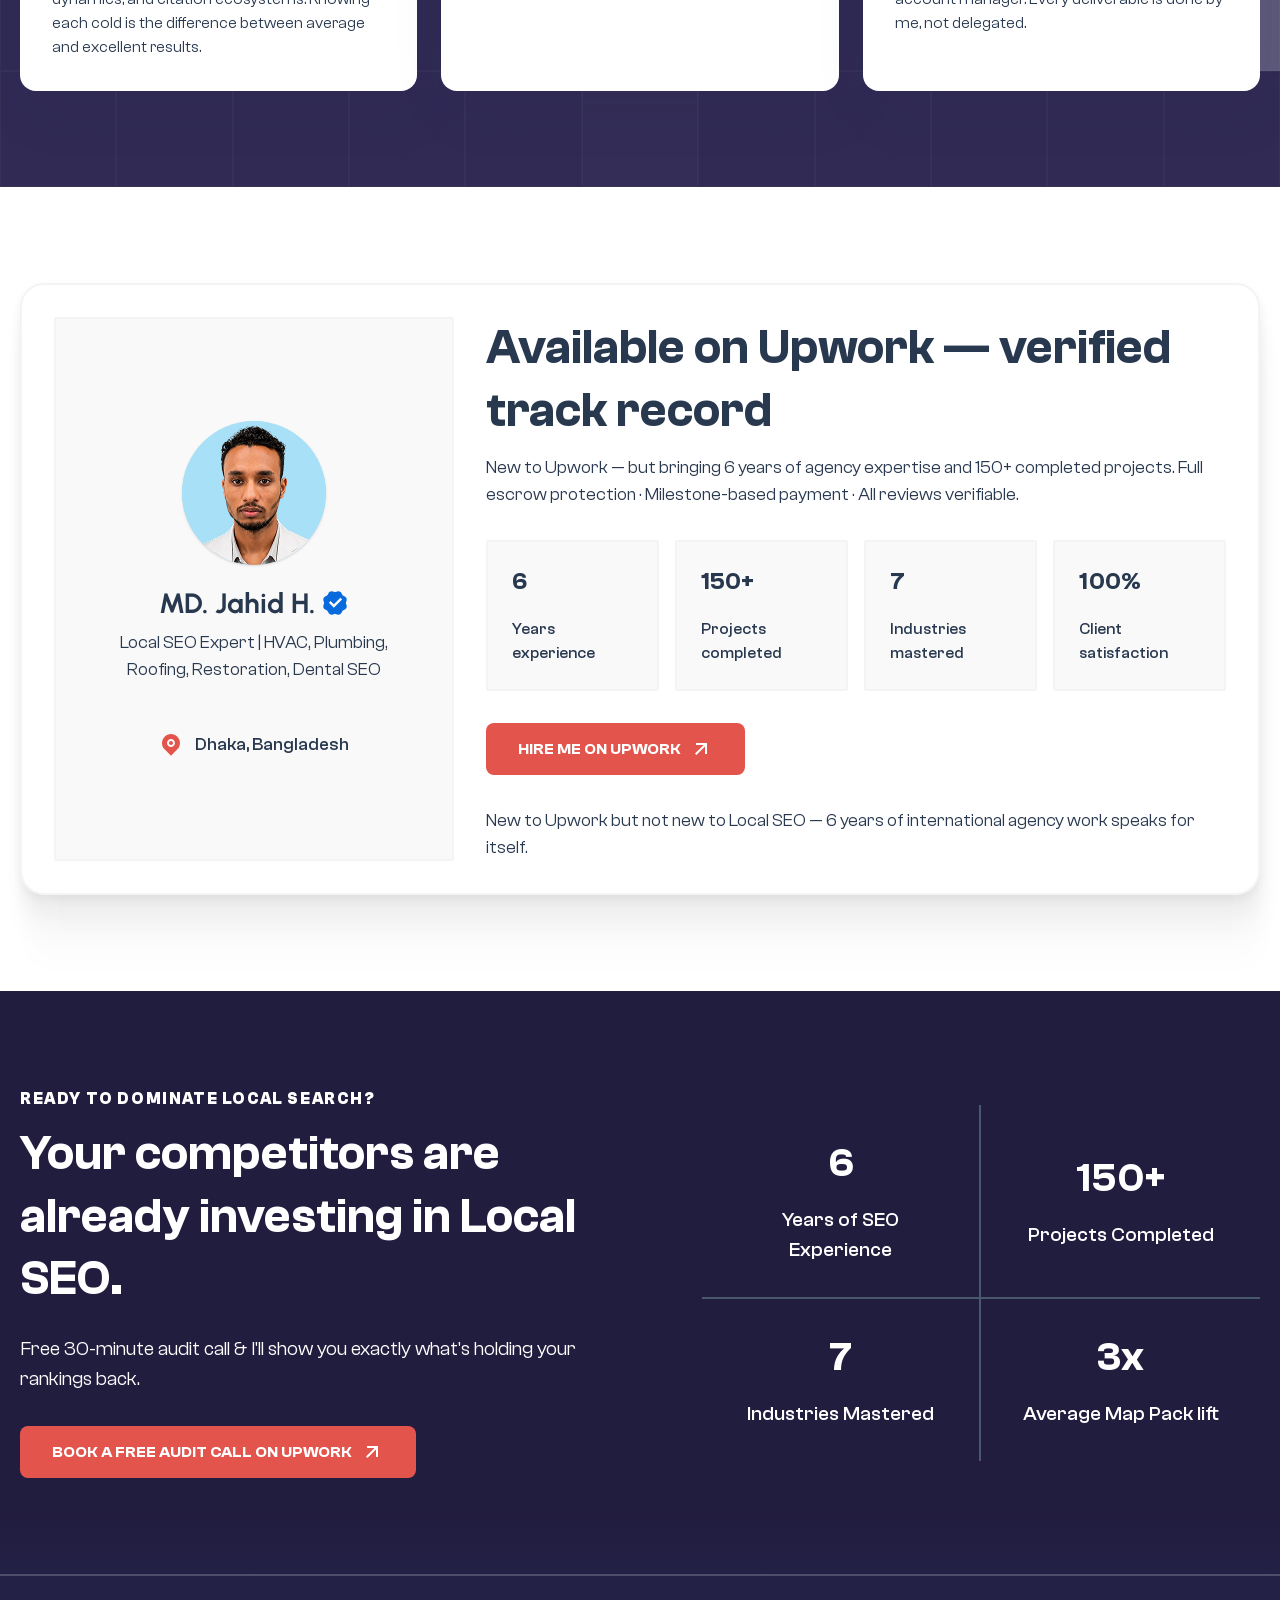
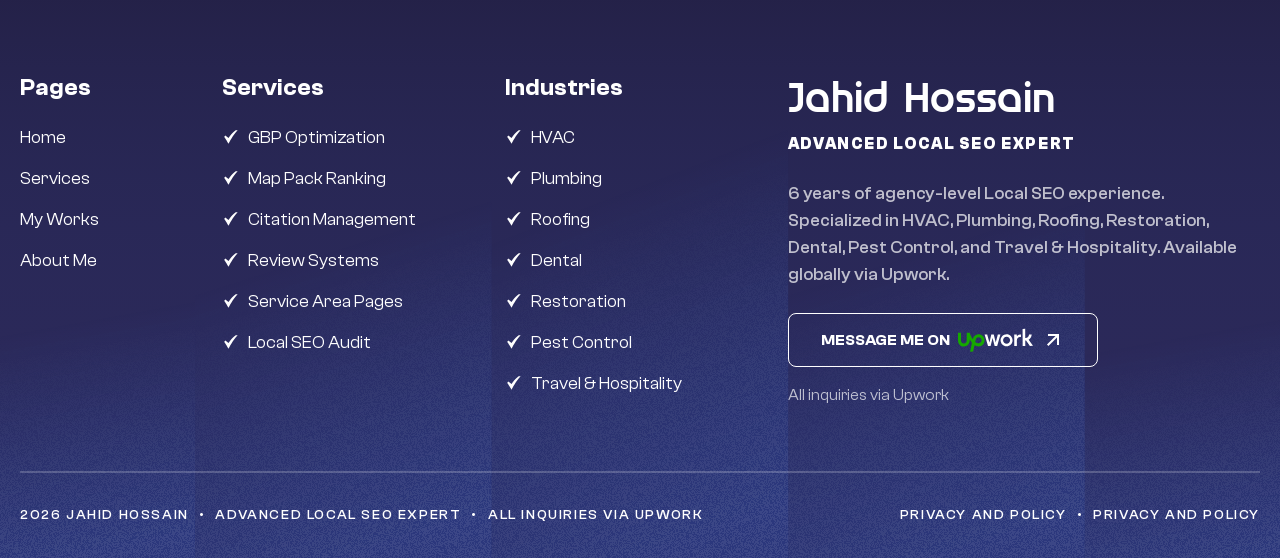
==== commit f3f4e41a: "about page done" ====
--- a/about.html
+++ b/about.html
@@ -153,7 +153,7 @@
                 <div
                     class="lg:col-span-5 bg-[#ffffff0a] backdrop-blur-md border-2 border-white/10 rounded-xl md:rounded-2xl lg:rounded-3xl p-6 md:p-8 flex flex-col justify-between h-full shadow-[0_8px_40px_0_rgba(0,0,0,0.08)]">
 
-                    <div class="flex flex-col items-center text-center pb-8 ">
+                    <div class="flex flex-col items-center text-center pb-4 md:pb-8 ">
                         <div class="w-28 h-28 rounded-full  overflow-hidden mb-4 bg-sky-200">
                             <img src="assets/images/jahid-hasan-circle.png" alt="MD. Jahid H."
                                 class="w-full h-full object-cover">
@@ -198,26 +198,47 @@
                         </div>
                     </div>
 
-                    <div class="grid grid-cols-2 pt-12 border-t-2 border-white/10">
+                    <div class="grid grid-cols-2 pt-5 md:pt-12 border-t-2 border-white/10">
+
                         <div class="border-r-2 border-b-2 border-white/10 pb-4 pr-4">
-                            <div class="text-2xl md:text-[32px] font-normal leading-[100%] md:leading-[130%]">6 years
-                            </div>
-                            <div class="text-base font-medium leading-[130%] md:leading-[150%] mt-1">Experience</div>
-                        </div>
+                            <div
+                                class="text-xl sm:text-2xl md:text-[32px] font-normal leading-[100%] md:leading-[130%]">
+                                <span class="counter" data-target="6">0</span> years
+                            </div>
+                            <div class="text-[14px] sm:text-base font-medium leading-[130%] md:leading-[150%] mt-1">
+                                Experience
+                            </div>
+                        </div>
+
                         <div class="border-b-2 border-white/10 pb-4 pl-6">
-                            <div class="text-2xl md:text-[32px] font-normal leading-[100%] md:leading-[130%]">150+</div>
-                            <div class="text-base font-medium leading-[130%] md:leading-[150%] mt-1">Projects done</div>
-                        </div>
+                            <div class="text-2xl md:text-[32px] font-normal leading-[100%] md:leading-[130%]">
+                                <span class="counter" data-target="150" data-suffix="+">0</span>
+                            </div>
+                            <div class="text-[14px] sm:text-base font-medium leading-[130%] md:leading-[150%] mt-1">
+                                Projects done
+                            </div>
+                        </div>
+
                         <div class="border-r-2 border-white/10 pt-4 pr-4">
-                            <div class="text-2xl md:text-[32px] font-normal leading-[100%] md:leading-[130%]">7
-                                verticals</div>
-                            <div class="text-base font-medium leading-[130%] md:leading-[150%] mt-1">Industries</div>
-                        </div>
+                            <div
+                                class="text-xl sm:text-2xl md:text-[32px] font-normal leading-[100%] md:leading-[130%]">
+                                <span class="counter" data-target="7">0</span> verticals
+                            </div>
+                            <div class="text-[14px] sm:text-base font-medium leading-[130%] md:leading-[150%] mt-1">
+                                Industries
+                            </div>
+                        </div>
+
                         <div class="pt-4 pl-6">
-                            <div class="text-2xl md:text-[32px] font-normal leading-[100%] md:leading-[130%]">Upwork
-                            </div>
-                            <div class="text-base font-medium leading-[130%] md:leading-[150%] mt-1">Platform</div>
-                        </div>
+                            <div
+                                class="text-xl sm:text-2xl md:text-[32px] font-normal leading-[100%] md:leading-[130%]">
+                                Upwork
+                            </div>
+                            <div class="text-[14px] sm:text-base font-medium leading-[130%] md:leading-[150%] mt-1">
+                                Platform
+                            </div>
+                        </div>
+
                     </div>
 
                 </div>
@@ -234,7 +255,7 @@
                     </h1>
 
                     <div
-                        class="space-y-4 text-[14px] sm:text-base md:text-lg lg:text-xl font-normal leading-[130%] md:leading-[150%] pb-10 md:pb-0">
+                        class="space-y-2 md:space-y-4 text-[14px] sm:text-base md:text-lg lg:text-xl font-normal leading-[130%] md:leading-[150%] pb-10 md:pb-0">
                         <p>
                             I started in SEO in 2018 by chance — a local business owner asked me to help them show up on
                             Google Maps. Three weeks later, they were ranking. I was hooked. Not by rankings, but by the
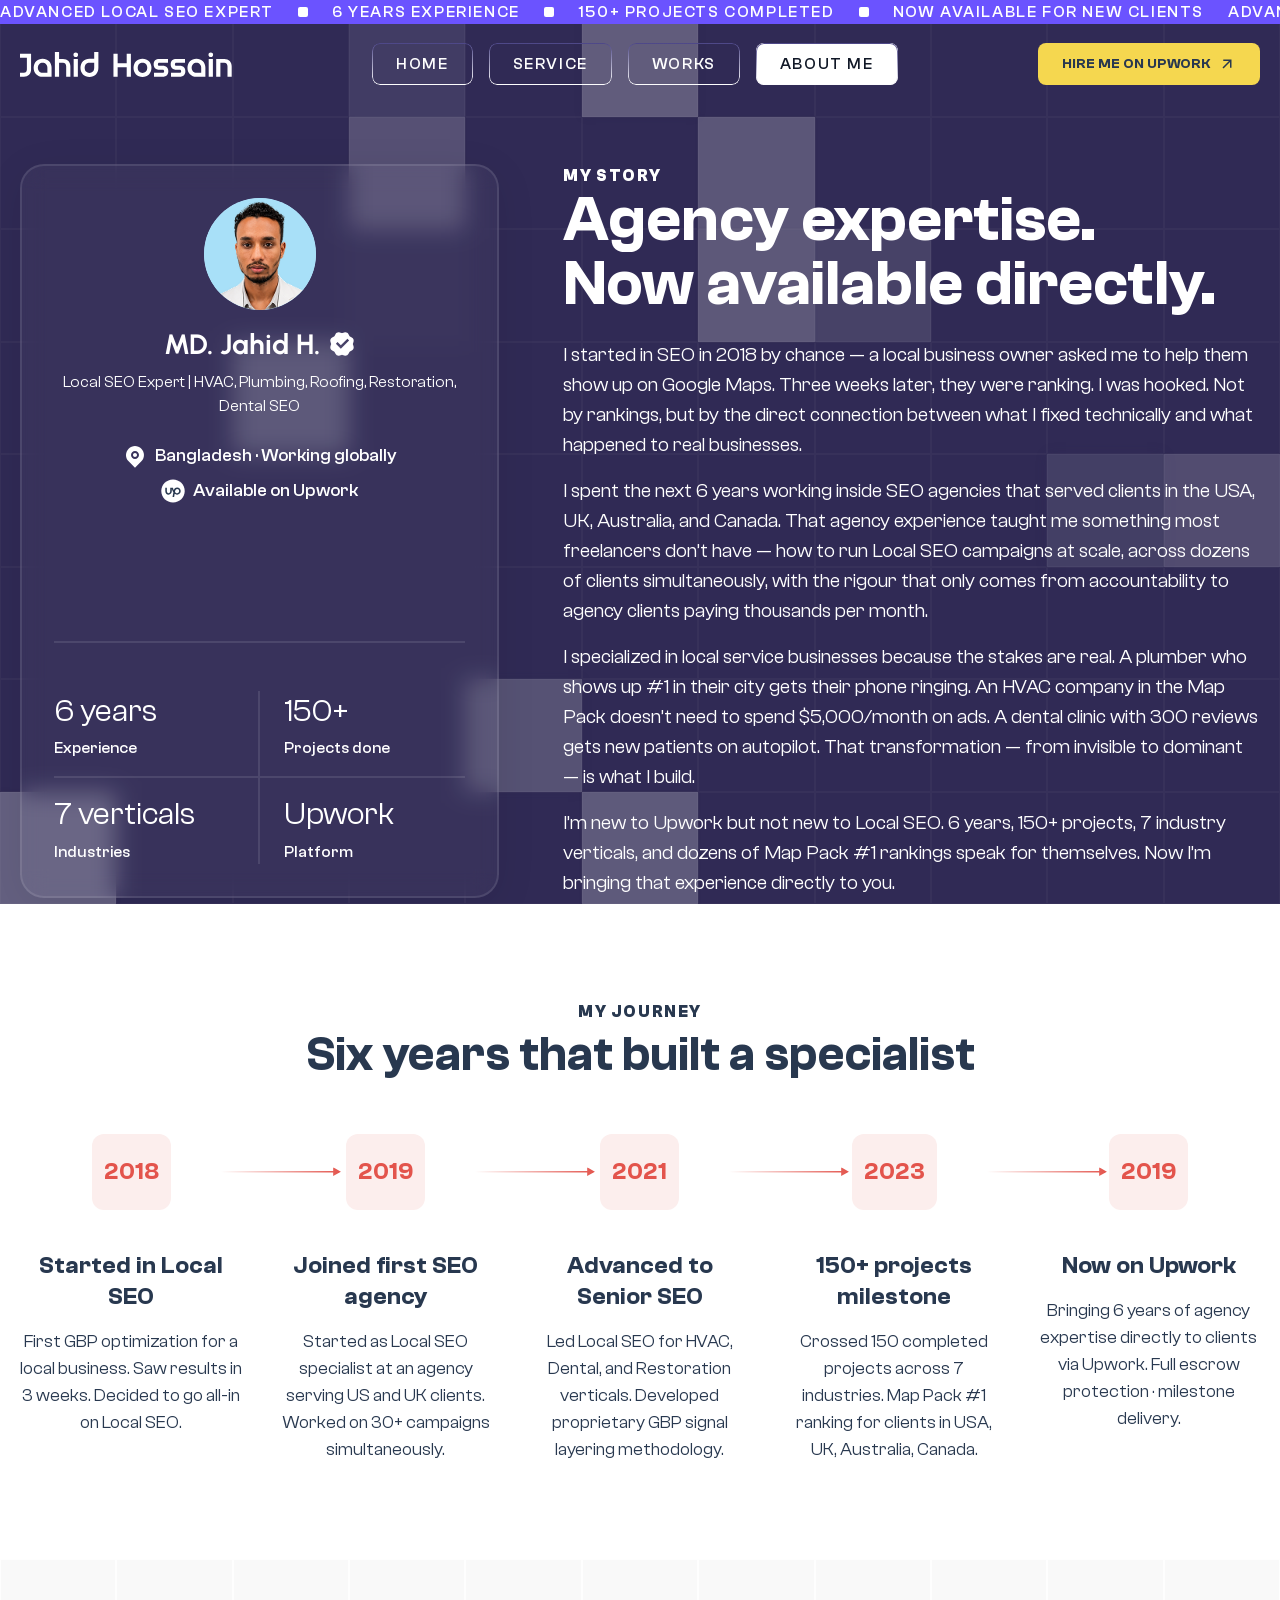
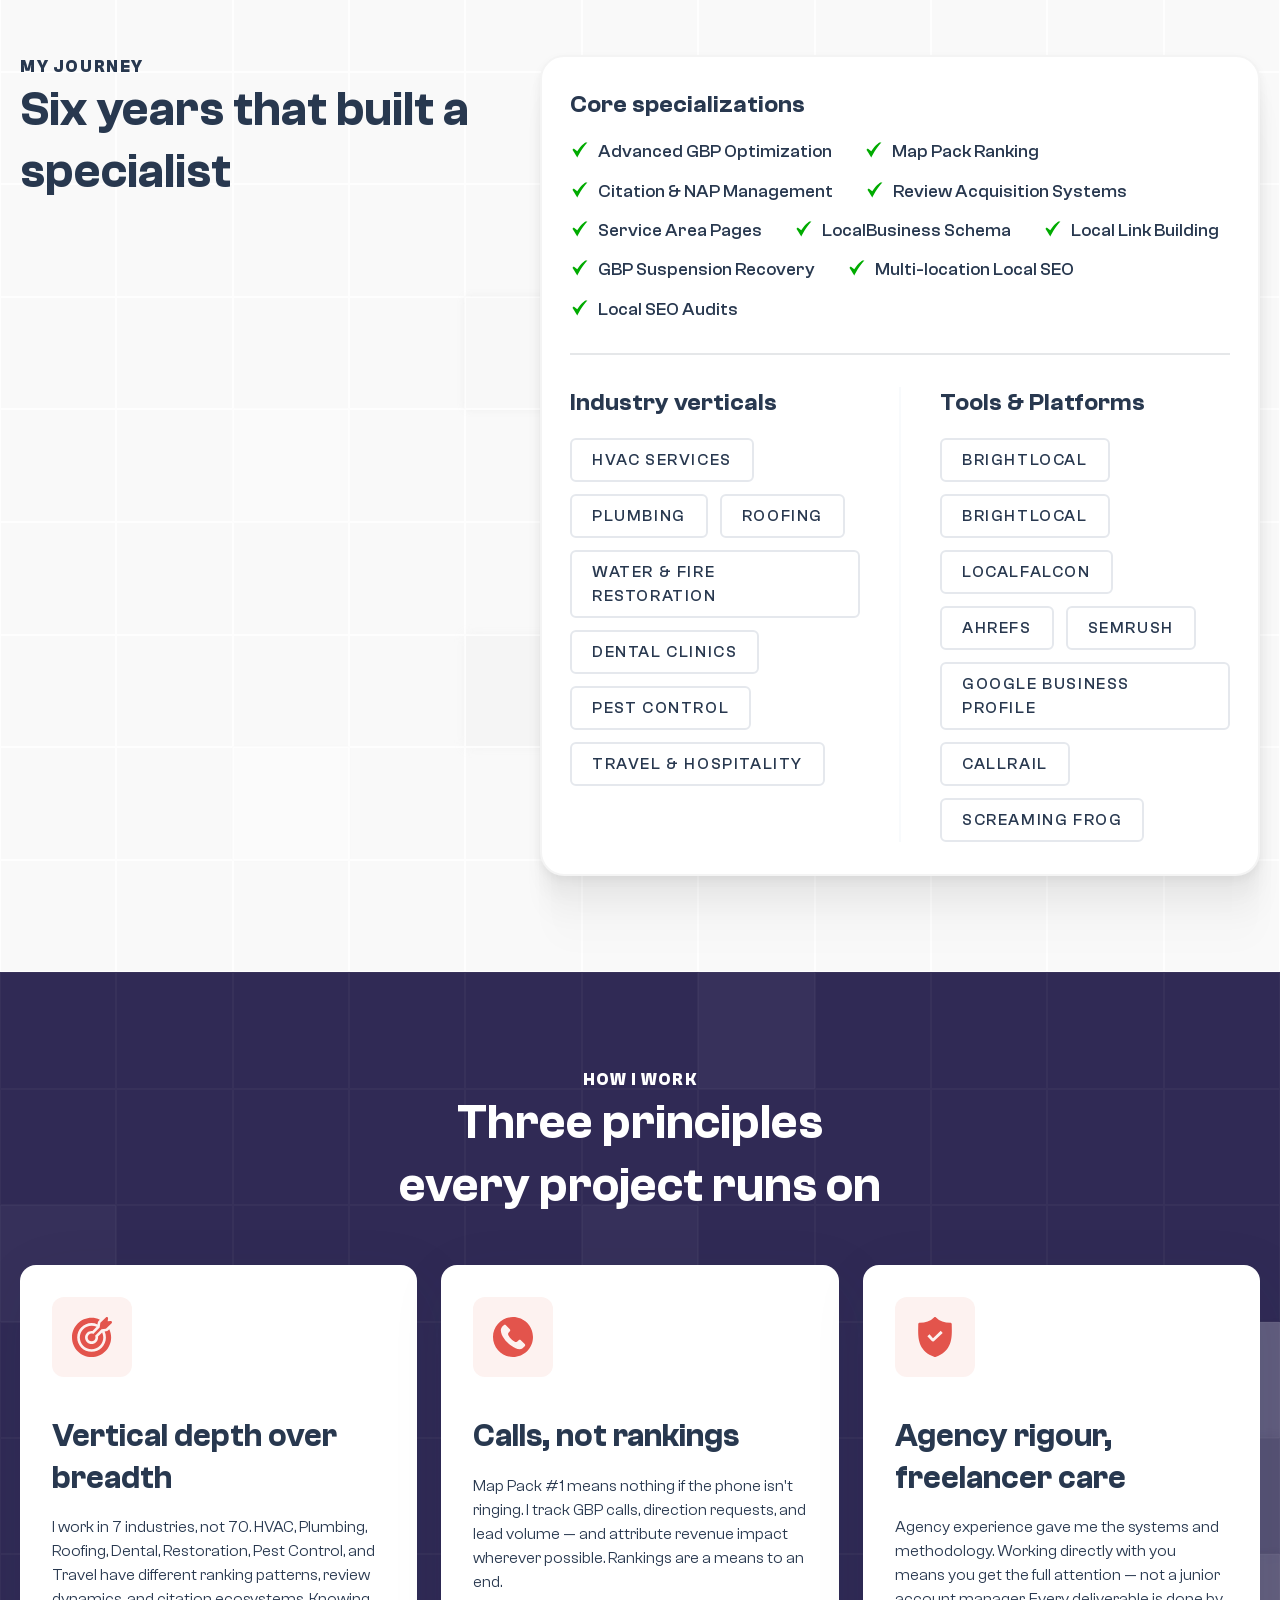
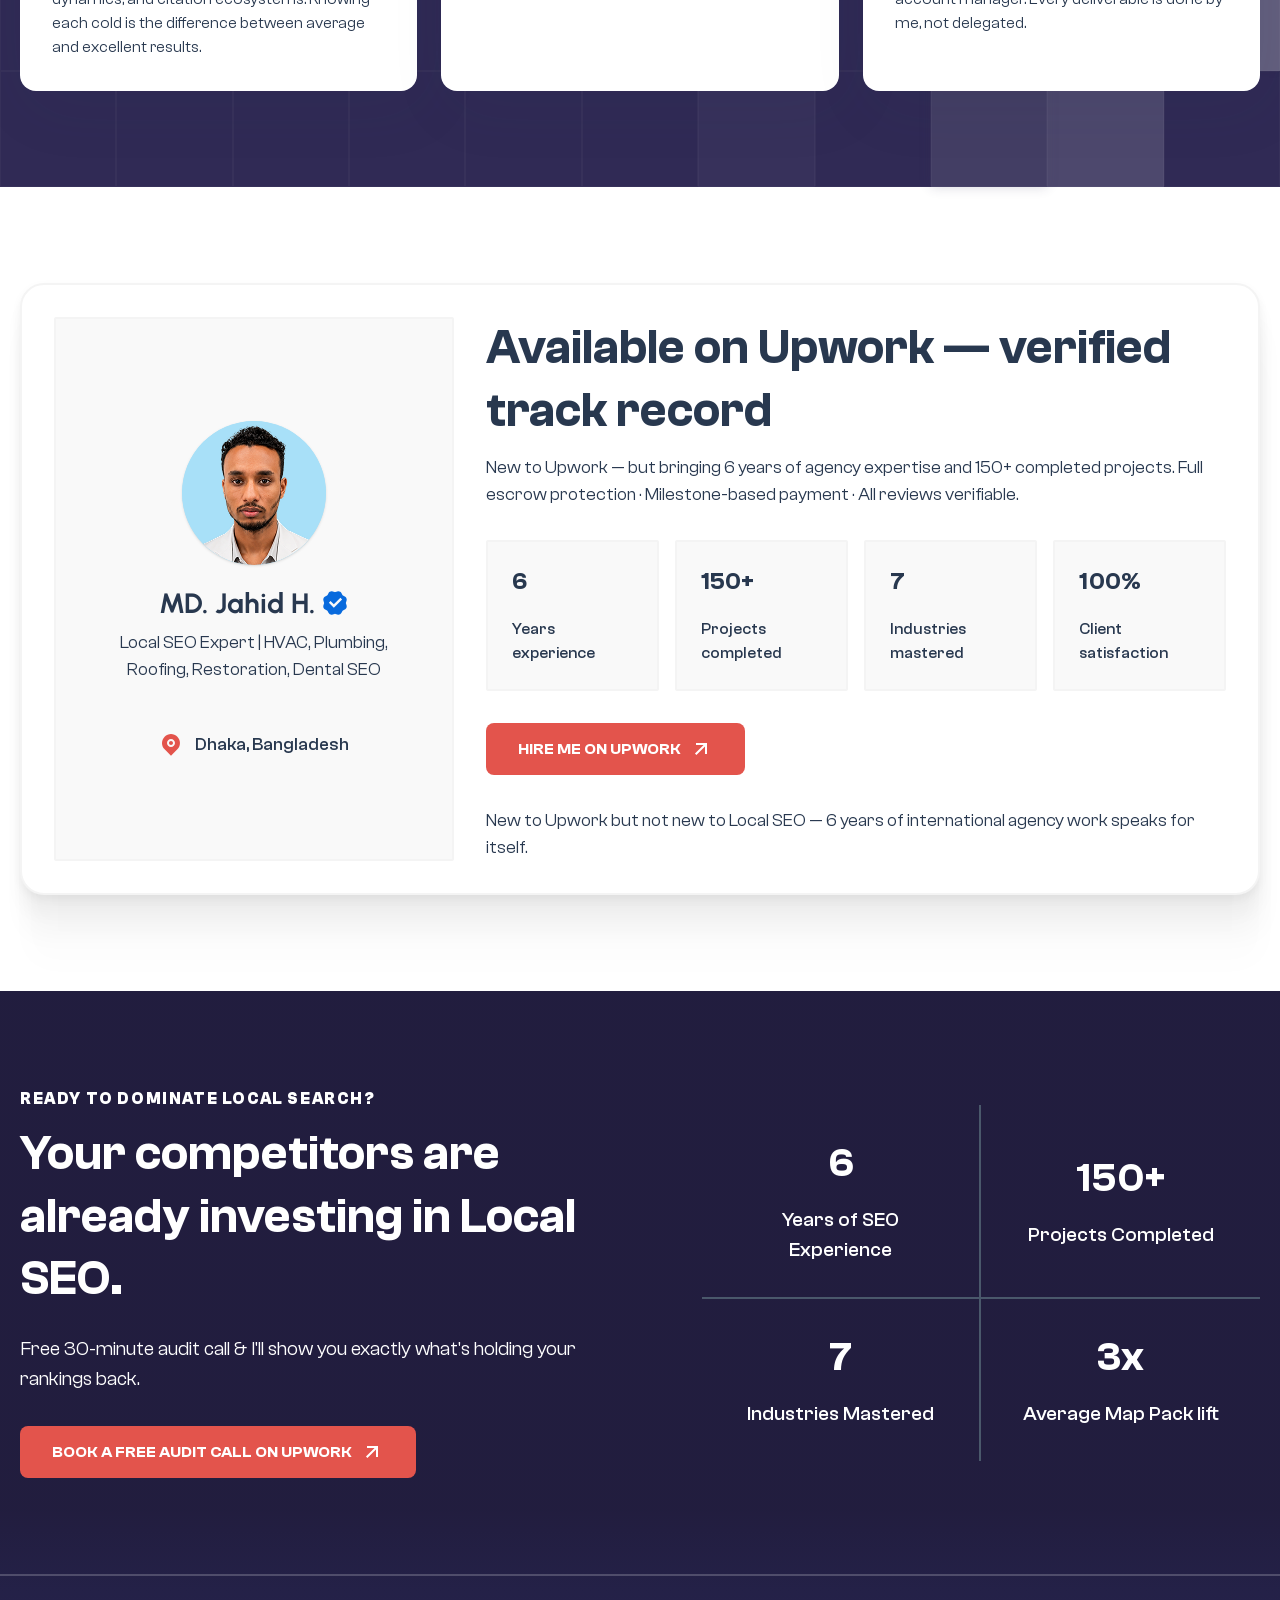
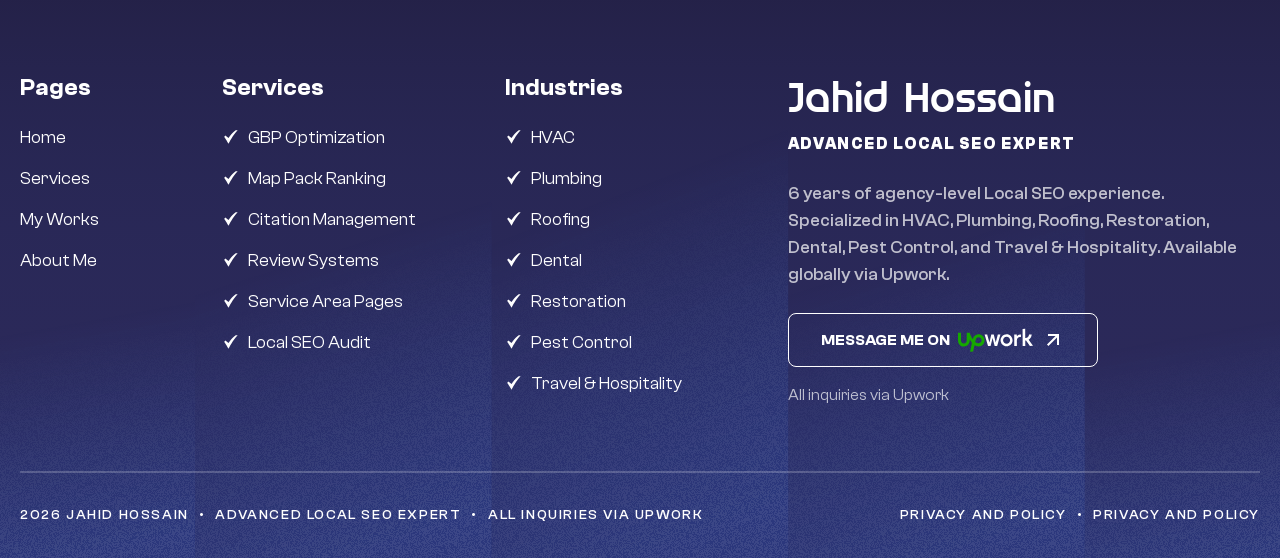
==== commit 7df7f74b: "case study page done" ====
--- a/about.html
+++ b/about.html
@@ -150,6 +150,8 @@
 
             <div class="grid grid-cols-1 lg:grid-cols-12 gap-8 md:gap-12 lg:gap-16 items-center pt-30 md:pt-40">
 
+
+                <!-- Left side profile card -->
                 <div
                     class="lg:col-span-5 bg-[#ffffff0a] backdrop-blur-md border-2 border-white/10 rounded-xl md:rounded-2xl lg:rounded-3xl p-6 md:p-8 flex flex-col justify-between h-full shadow-[0_8px_40px_0_rgba(0,0,0,0.08)]">
 
@@ -243,6 +245,8 @@
 
                 </div>
 
+
+                <!-- right side text content -->
                 <div class="lg:col-span-7 space-y-6 text-center md:text-start">
                     <span
                         class="text-[14px] sm:text-base font-semibold md:font-bold leading-[130%] md:leading-[150%] tracking-[1.6px] uppercase ">My
